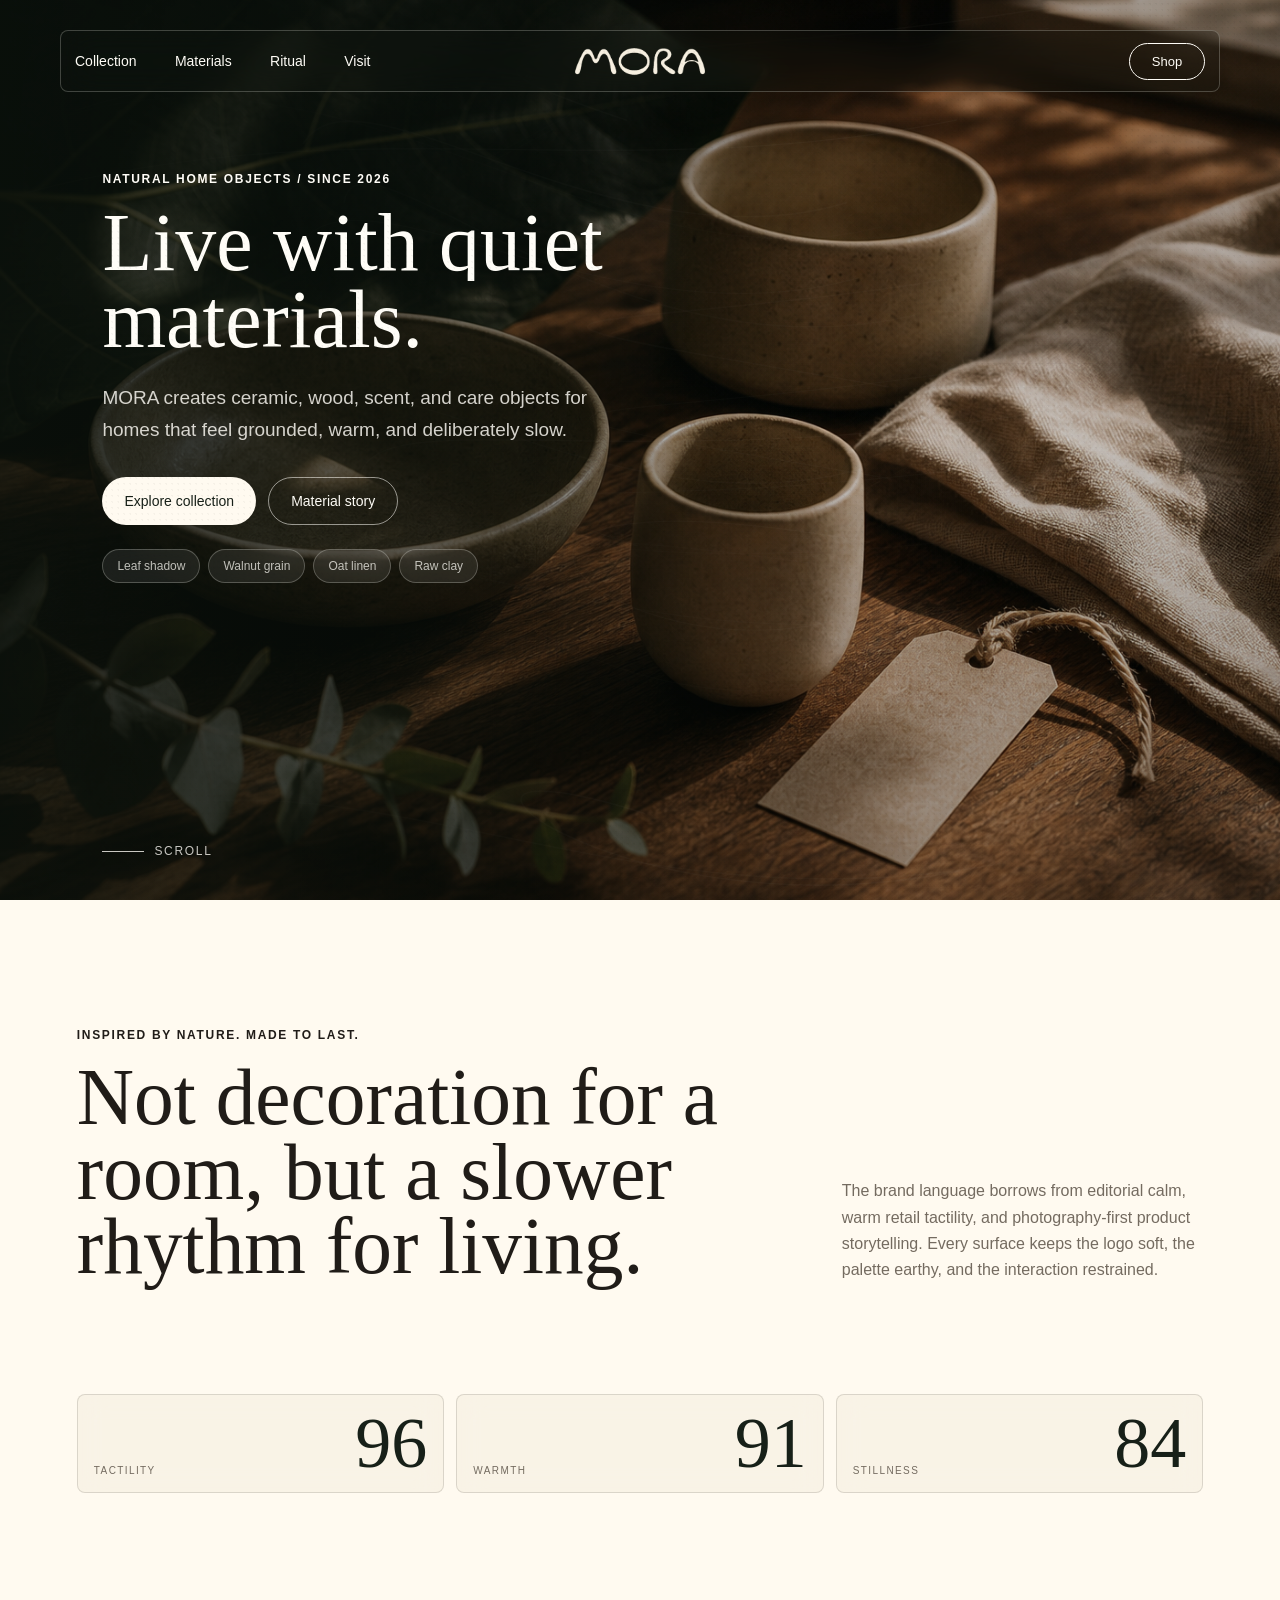
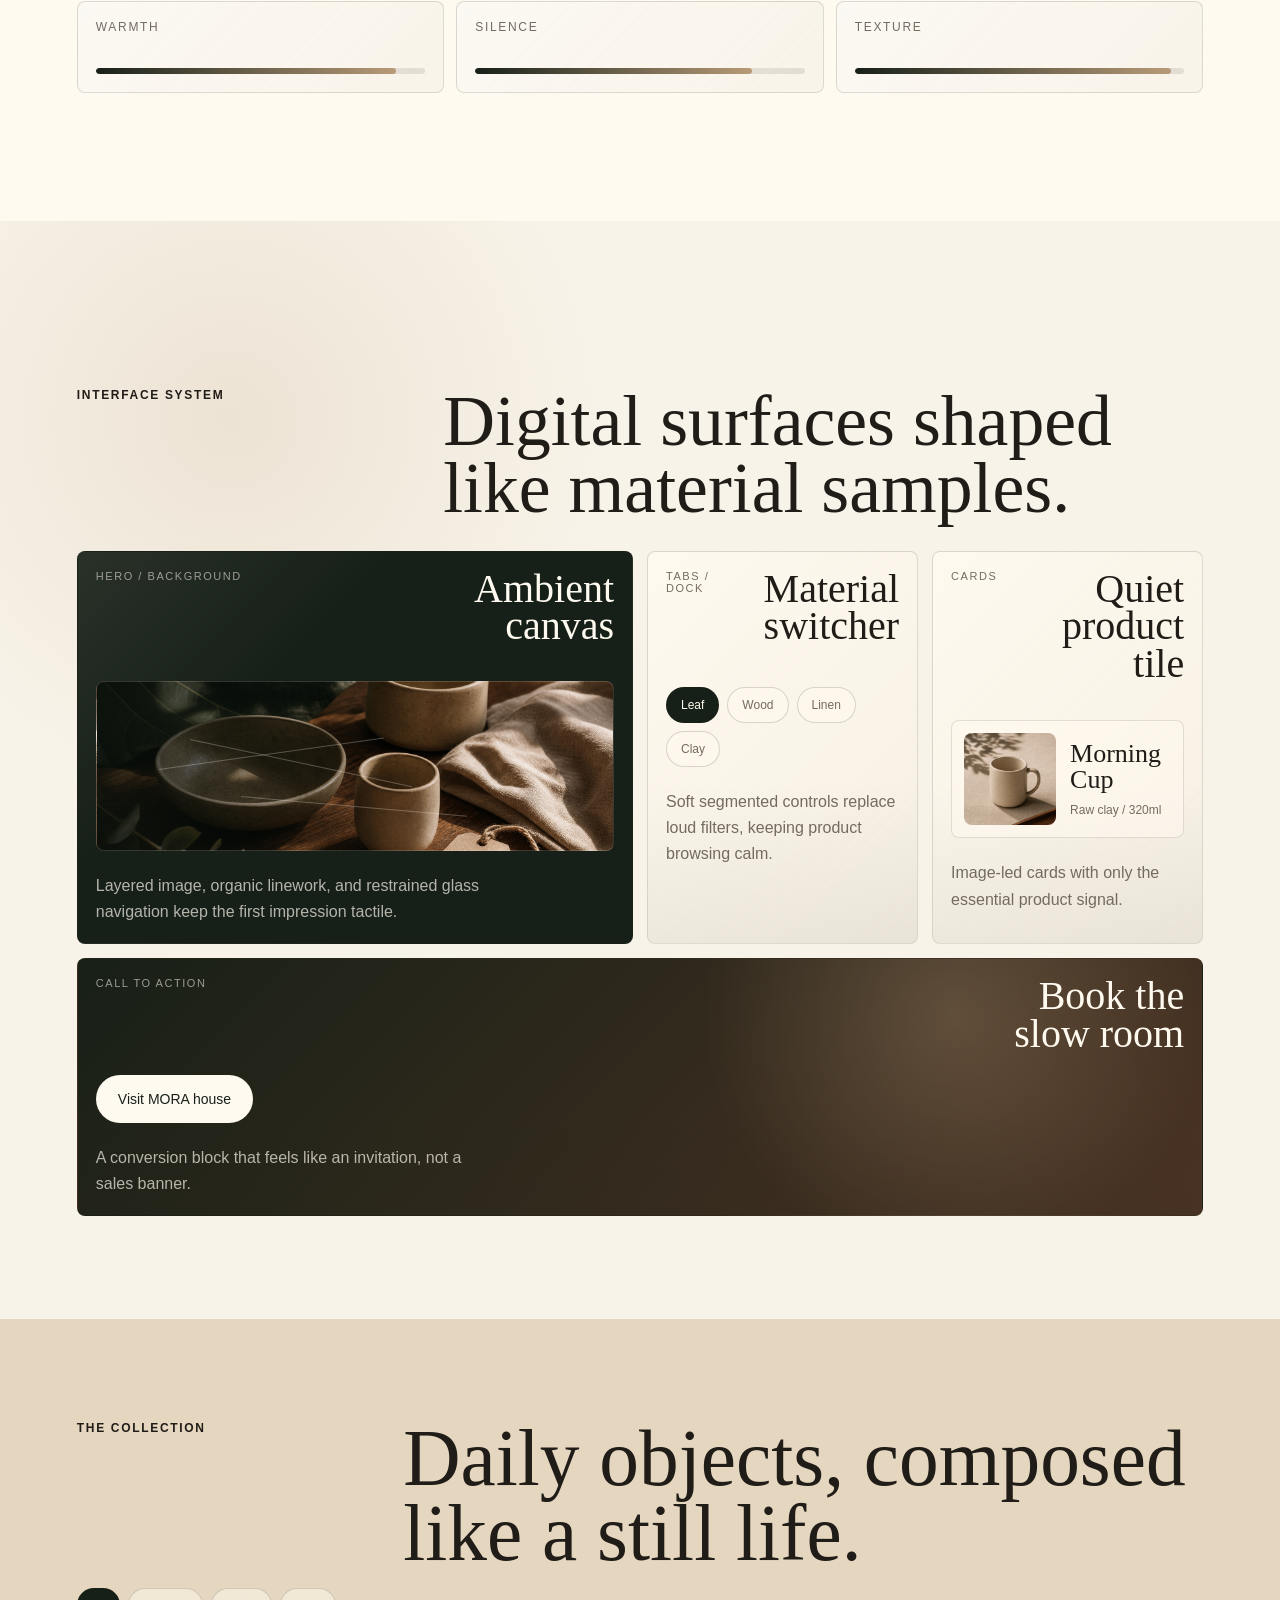
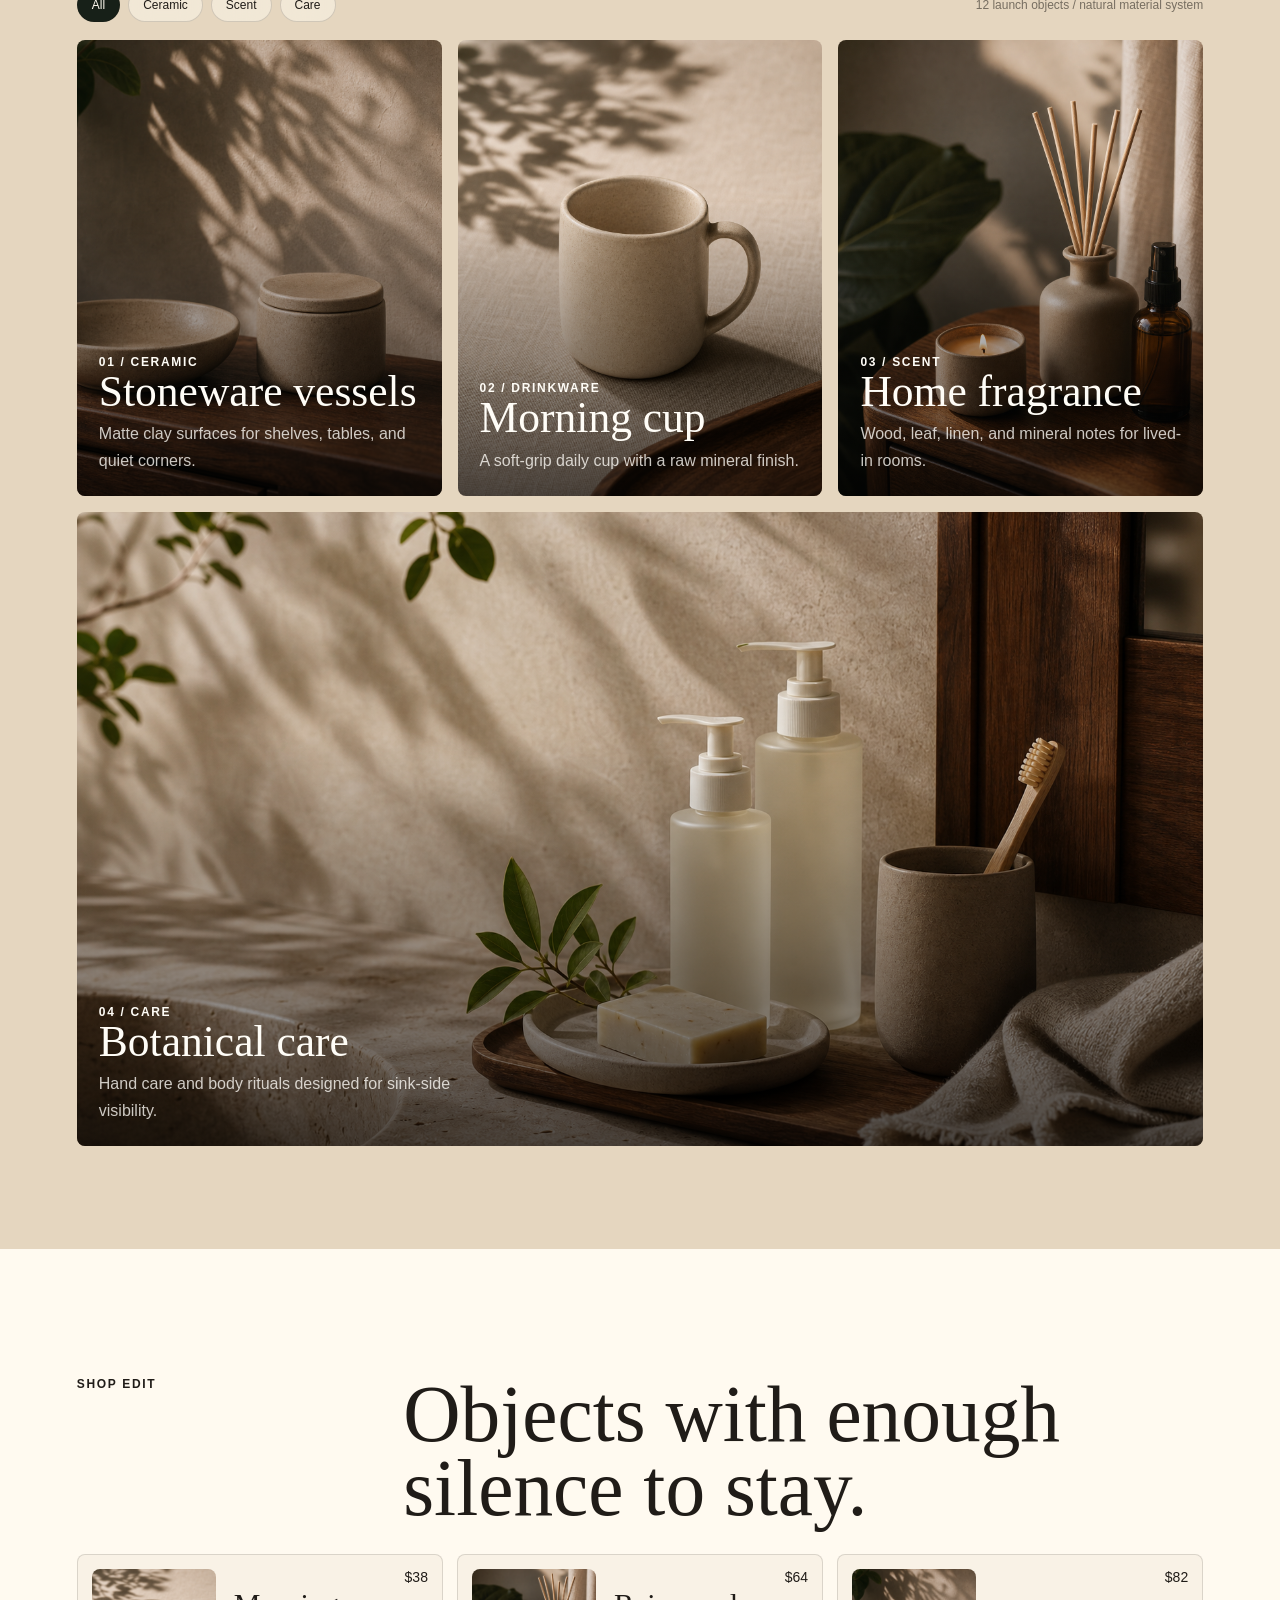
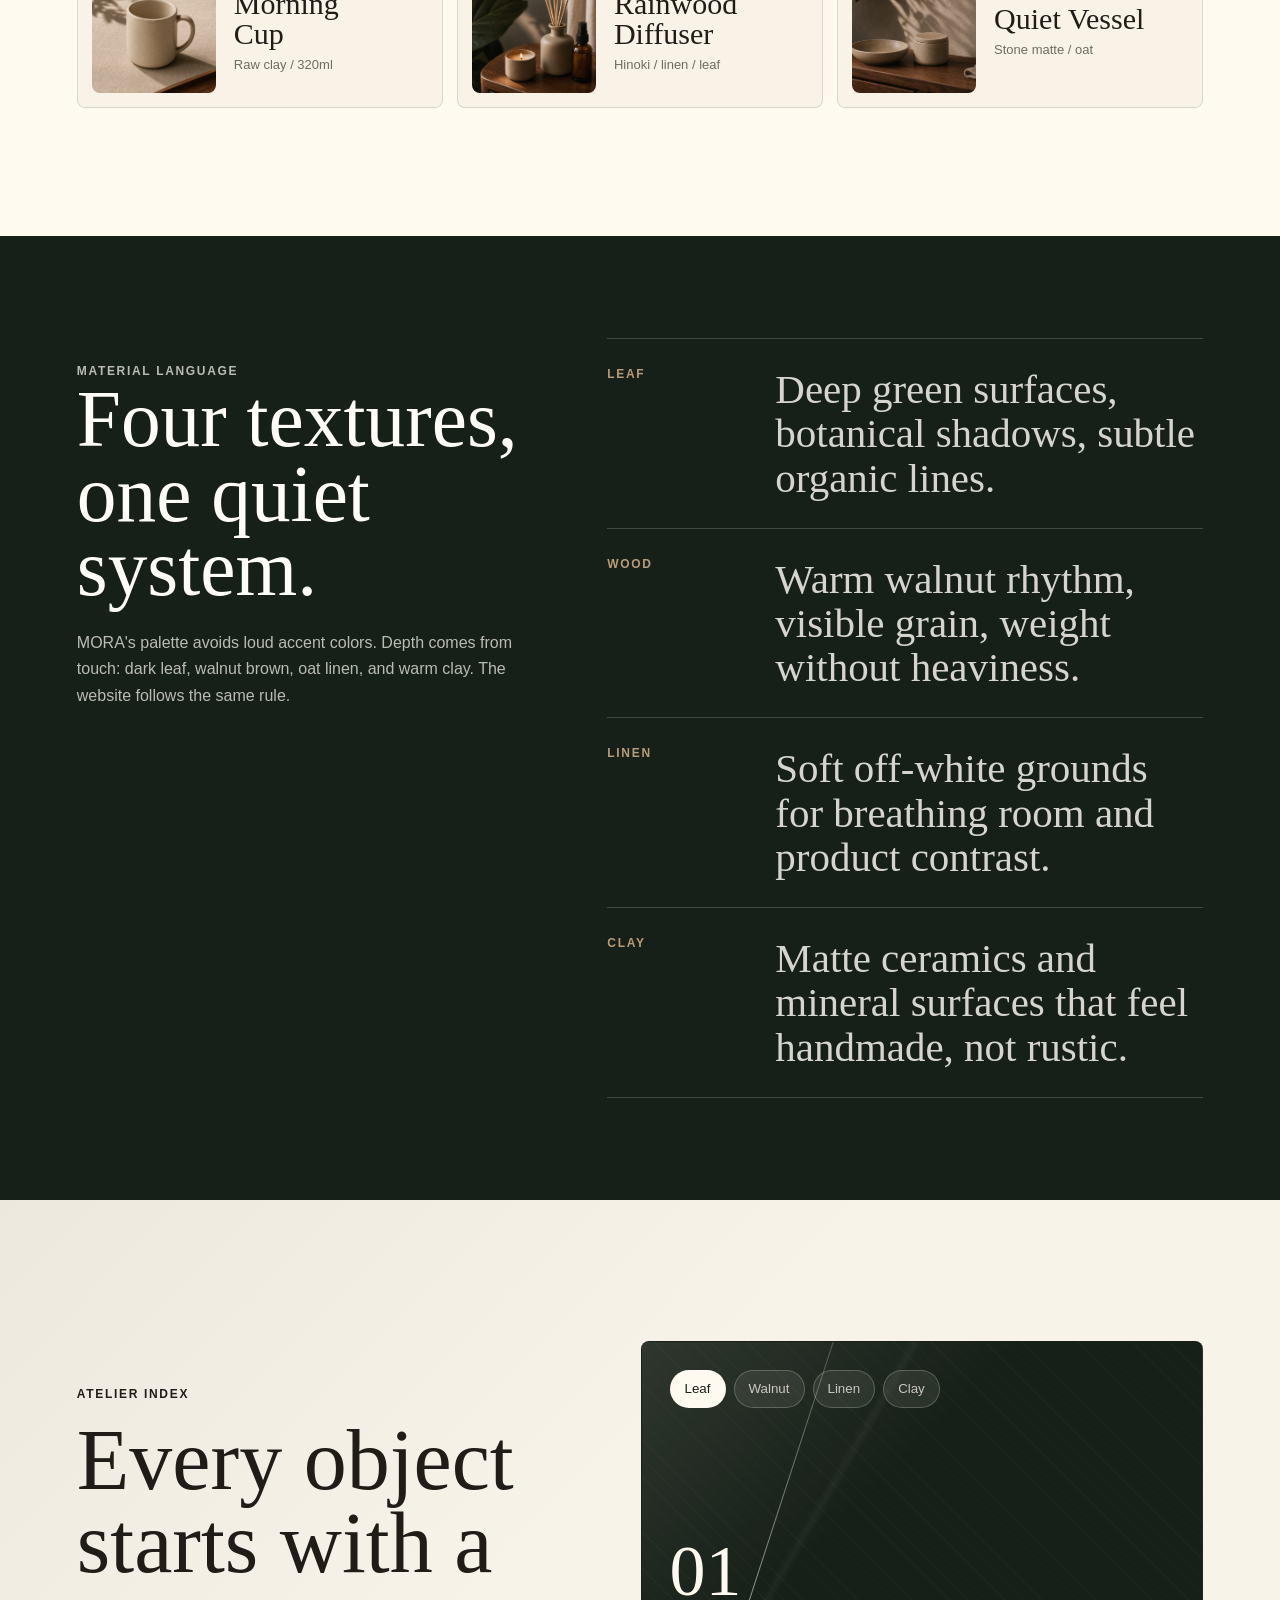
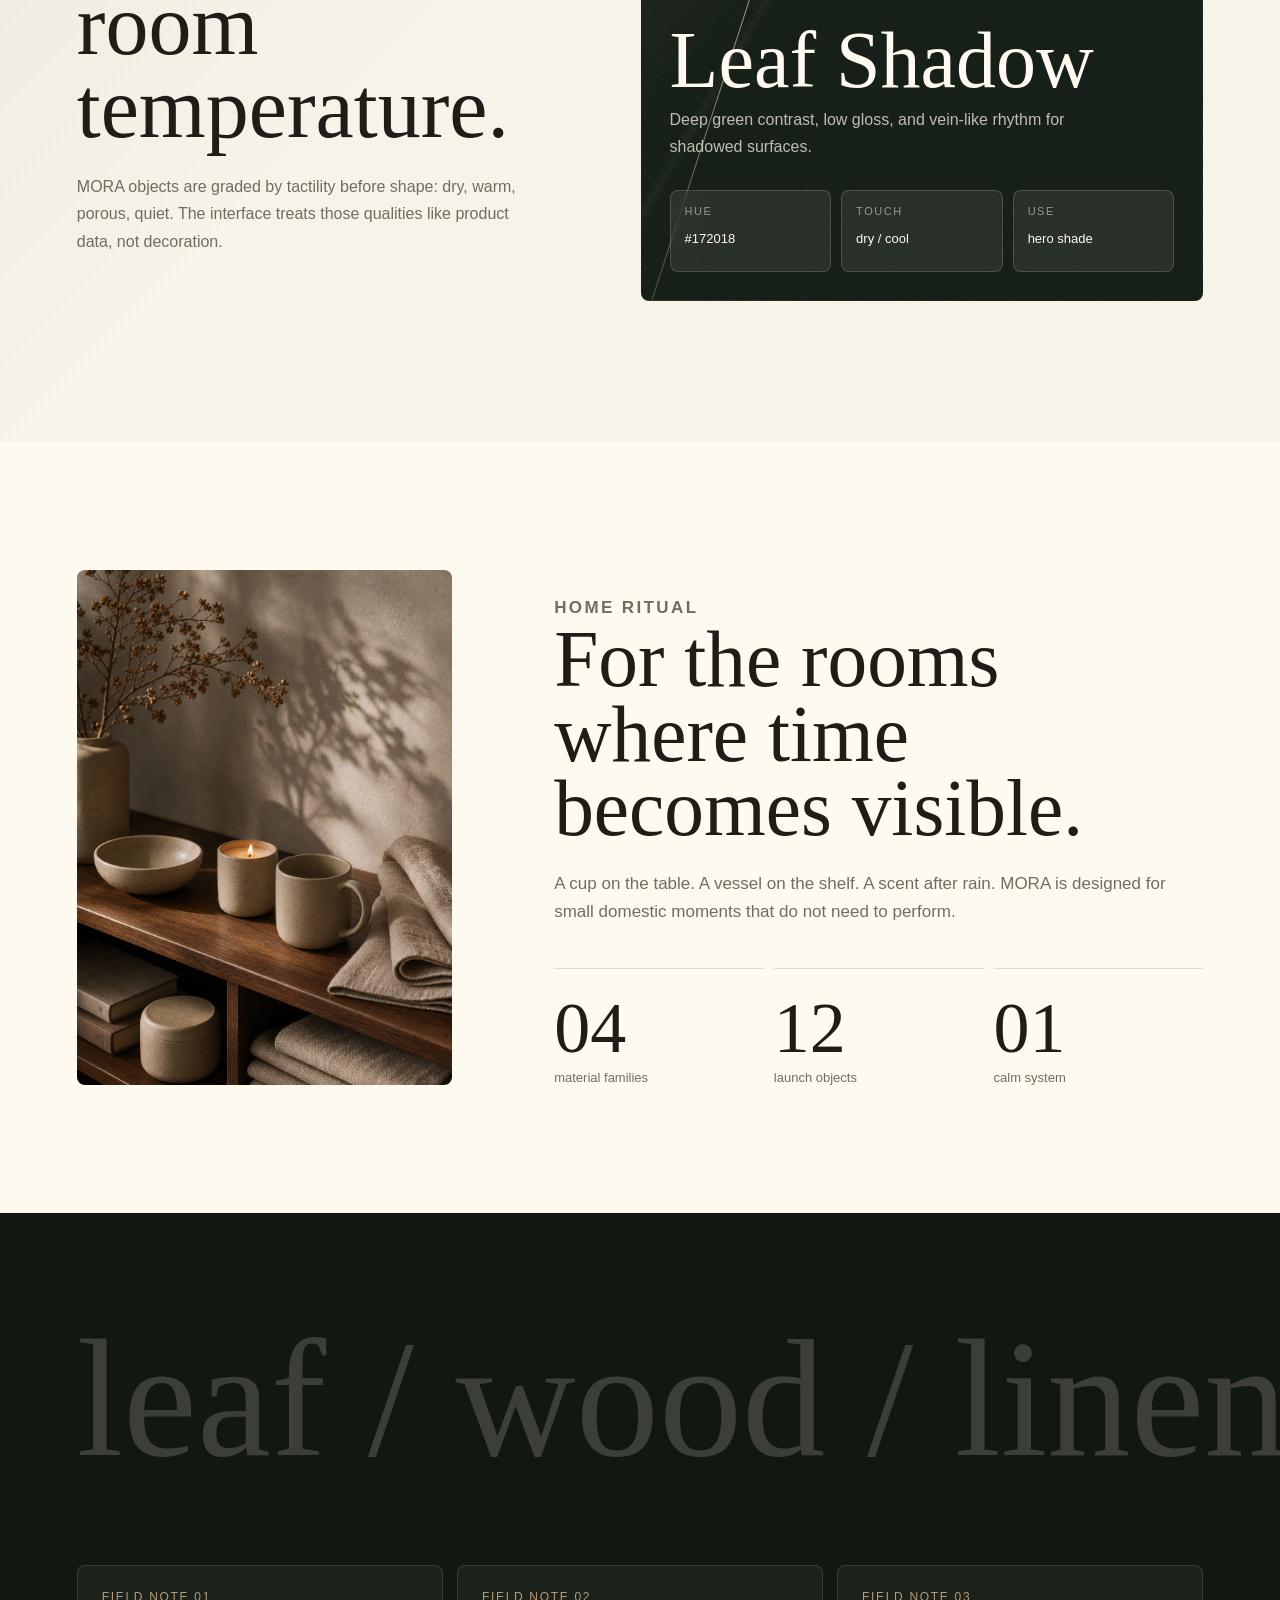
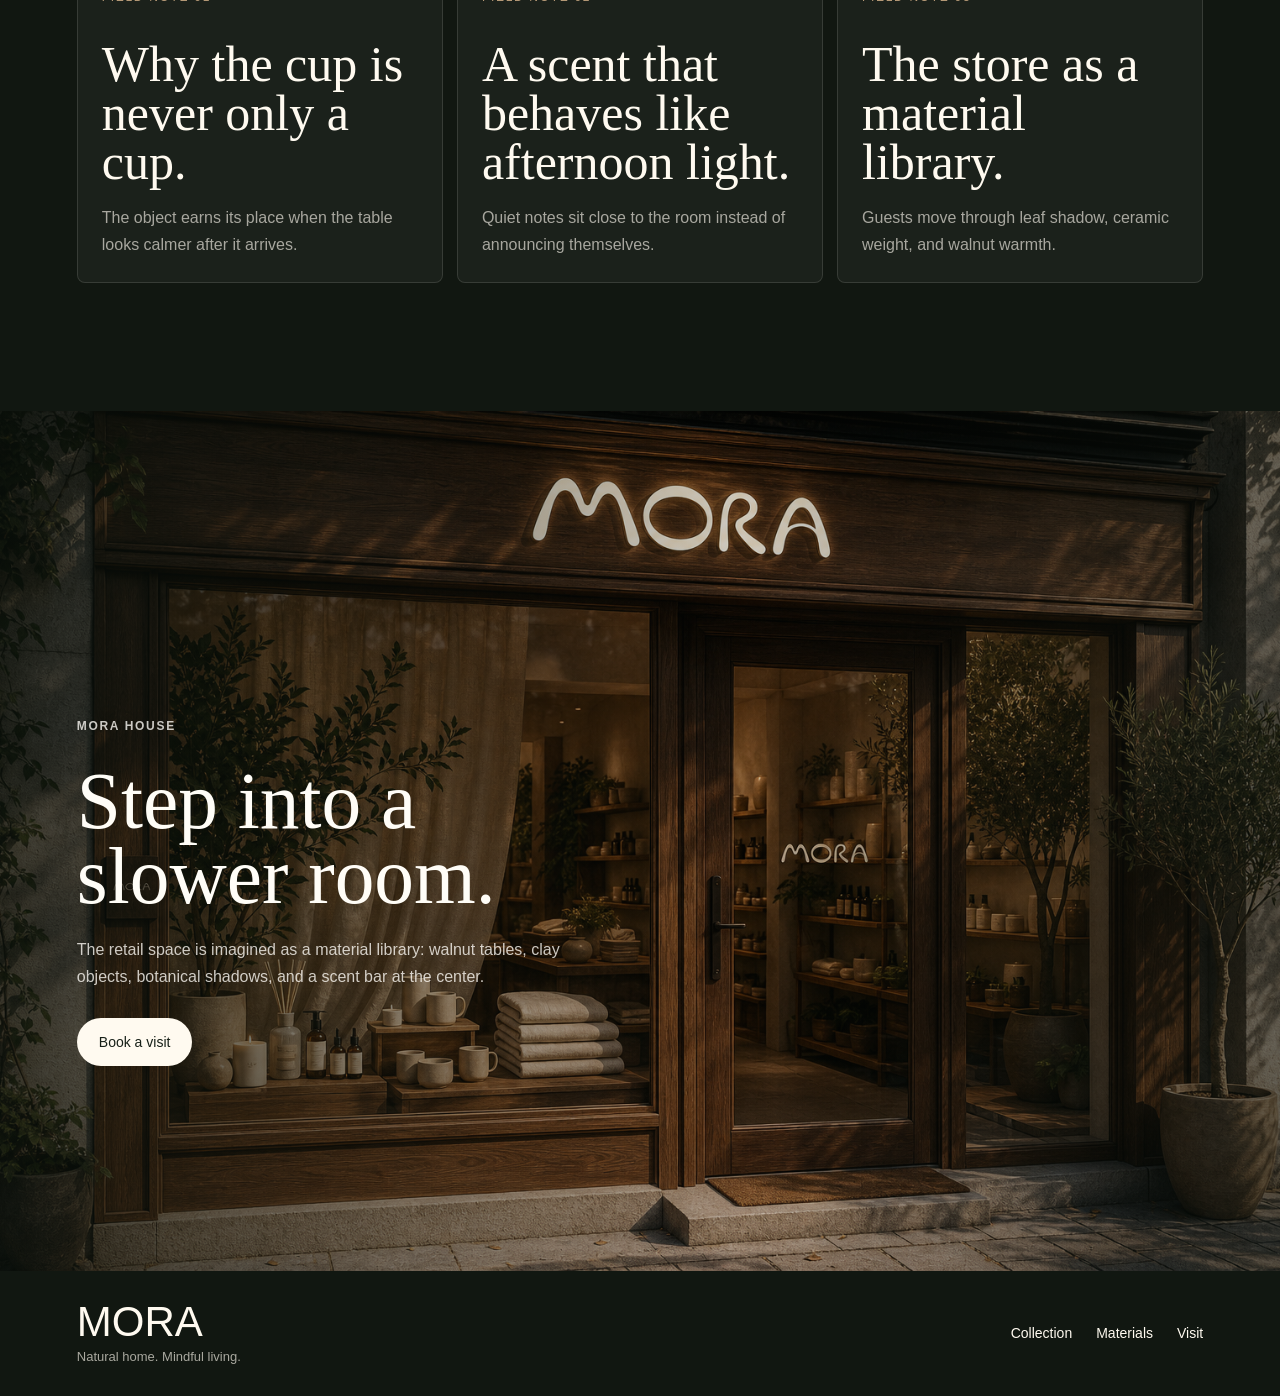
==== mora/index.html @ e4fe2ad7 "Deploy portfolio preview" ====
<!doctype html>
<html lang="zh-CN">
<head>
  <meta charset="UTF-8" />
  <meta name="viewport" content="width=device-width, initial-scale=1.0" />
  <title>MORA | Natural Home, Mindful Living</title>
  <meta name="description" content="MORA natural homeware brand website concept." />
  <link rel="icon" href="data:," />


<link rel="stylesheet" href="./styles.css?v=20260701-video-opening" />
</head>
<body>
  <div class="opening-screen" data-opening aria-hidden="true">
    <video
      class="opening-video"
      data-opening-video
      src="./assets/opening-video-node-4.mp4"
      muted
      autoplay
      playsinline
      preload="auto"
    ></video>
  </div>
  <div class="scroll-progress" data-progress aria-hidden="true"></div>
  <div class="grain" aria-hidden="true"></div>
  <header class="site-header" data-header>
    <nav class="main-nav" aria-label="Primary navigation">
      <a href="#collection">Collection</a>
      <a href="#materials">Materials</a>
      <a href="#ritual">Ritual</a>
      <a href="#visit">Visit</a>
    </nav>
    <a class="brand-mark brand-logo-link" href="#top" aria-label="MORA home">
      <img class="brand-logo-img" src="./assets/mora-logo-transparent.png" alt="MORA" />
    </a>
    <a class="header-action" href="#collection">Shop</a>
  </header>

  <main id="top">
    <section class="hero">
      <img class="hero-bg" src="./assets/hero-still-life-v2.png" alt="MORA ceramic tableware with leaf, wood, and linen textures" />
      <canvas class="vein-field" data-vein-field aria-hidden="true"></canvas>
      <div class="hero-shade" aria-hidden="true"></div>
      <div class="hero-content">
        <p class="eyebrow reveal">Natural home objects / since 2026</p>
        <h1 class="split-title reveal" data-split>Live with quiet materials.</h1>
        <p class="hero-copy reveal">
          MORA creates ceramic, wood, scent, and care objects for homes that feel grounded,
          warm, and deliberately slow.
        </p>
        <div class="hero-actions reveal">
          <a class="btn primary magnetic" href="#collection"><span>Explore collection</span></a>
          <a class="btn ghost magnetic" href="#materials"><span>Material story</span></a>
        </div>
        <div class="hero-dock reveal" aria-label="MORA material notes">
          <span>Leaf shadow</span>
          <span>Walnut grain</span>
          <span>Oat linen</span>
          <span>Raw clay</span>
        </div>
      </div>
      <div class="hero-panel reveal">
        <span>01</span>
        <p>Leaf vein, walnut grain, linen touch, stone clay. Four quiet materials define the MORA home.</p>
      </div>
      <a class="scroll-cue" href="#intro" aria-label="Scroll to intro">Scroll</a>
    </section>

    <section class="intro section-band" id="intro">
      <div class="intro-text reveal">
        <p class="section-kicker">Inspired by nature. Made to last.</p>
        <h2>Not decoration for a room, but a slower rhythm for living.</h2>
      </div>
      <div class="intro-note reveal">
        <p>
          The brand language borrows from editorial calm, warm retail tactility, and photography-first product storytelling.
          Every surface keeps the logo soft, the palette earthy, and the interaction restrained.
        </p>
      </div>
      <div class="signal-stack reveal" aria-label="MORA sensory index">
        <div><span>tactility</span><strong data-count="96">00</strong></div>
        <div><span>warmth</span><strong data-count="91">00</strong></div>
        <div><span>stillness</span><strong data-count="84">00</strong></div>
      </div>
      <div class="intro-meter reveal" aria-label="MORA brand qualities">
        <div><span>Warmth</span><i style="--value: 91%"></i></div>
        <div><span>Silence</span><i style="--value: 84%"></i></div>
        <div><span>Texture</span><i style="--value: 96%"></i></div>
      </div>
    </section>

    <section class="interface-lab">
      <div class="section-head reveal">
        <p class="section-kicker">Interface system</p>
        <h2>Digital surfaces shaped like material samples.</h2>
      </div>
      <div class="lab-grid">
        <article class="lab-card lab-card-large spotlight reveal">
          <div class="lab-card-top">
            <span>Hero / background</span>
            <strong>Ambient canvas</strong>
          </div>
          <div class="sample-hero" aria-hidden="true">
            <i></i>
            <i></i>
            <i></i>
          </div>
          <p>Layered image, organic linework, and restrained glass navigation keep the first impression tactile.</p>
        </article>
        <article class="lab-card reveal">
          <div class="lab-card-top">
            <span>Tabs / dock</span>
            <strong>Material switcher</strong>
          </div>
          <div class="mini-tabs" aria-hidden="true">
            <b>Leaf</b><b>Wood</b><b>Linen</b><b>Clay</b>
          </div>
          <p>Soft segmented controls replace loud filters, keeping product browsing calm.</p>
        </article>
        <article class="lab-card reveal">
          <div class="lab-card-top">
            <span>Cards</span>
            <strong>Quiet product tile</strong>
          </div>
          <div class="mini-product" aria-hidden="true">
            <img src="./assets/cup-v2.png" alt="" />
            <div><b>Morning Cup</b><span>Raw clay / 320ml</span></div>
          </div>
          <p>Image-led cards with only the essential product signal.</p>
        </article>
        <article class="lab-card lab-card-cta reveal">
          <div class="lab-card-top">
            <span>Call to action</span>
            <strong>Book the slow room</strong>
          </div>
          <a class="btn primary magnetic" href="#visit"><span>Visit MORA house</span></a>
          <p>A conversion block that feels like an invitation, not a sales banner.</p>
        </article>
      </div>
    </section>

    <section class="collection" id="collection">
      <div class="section-head reveal">
        <p class="section-kicker">The collection</p>
        <h2>Daily objects, composed like a still life.</h2>
      </div>
      <div class="collection-toolbar reveal">
        <button class="chip is-active" type="button">All</button>
        <button class="chip" type="button">Ceramic</button>
        <button class="chip" type="button">Scent</button>
        <button class="chip" type="button">Care</button>
        <span>12 launch objects / natural material system</span>
      </div>
      <div class="product-grid">
        <article class="product-card spotlight reveal" data-product="vessel" role="button" tabindex="0" aria-label="Open Stoneware vessels details">
          <img src="./assets/vessels-v2.png" alt="MORA ceramic homeware collection" />
          <div>
            <span>01 / Ceramic</span>
            <h3>Stoneware vessels</h3>
            <p>Matte clay surfaces for shelves, tables, and quiet corners.</p>
          </div>
        </article>
        <article class="product-card tall spotlight reveal" data-product="cup" role="button" tabindex="0" aria-label="Open Morning cup details">
          <img src="./assets/cup-v2.png" alt="MORA textured cup" />
          <div>
            <span>02 / Drinkware</span>
            <h3>Morning cup</h3>
            <p>A soft-grip daily cup with a raw mineral finish.</p>
          </div>
        </article>
        <article class="product-card spotlight reveal" data-product="diffuser" role="button" tabindex="0" aria-label="Open Home fragrance details">
          <img src="./assets/fragrance-v2.png" alt="MORA home fragrance" />
          <div>
            <span>03 / Scent</span>
            <h3>Home fragrance</h3>
            <p>Wood, leaf, linen, and mineral notes for lived-in rooms.</p>
          </div>
        </article>
        <article class="product-card wide spotlight reveal" data-product="care" role="button" tabindex="0" aria-label="Open Botanical care details">
          <img src="./assets/skincare-v2.png" alt="MORA botanical skincare objects" />
          <div>
            <span>04 / Care</span>
            <h3>Botanical care</h3>
            <p>Hand care and body rituals designed for sink-side visibility.</p>
          </div>
        </article>
      </div>
    </section>

    <section class="shop-edit">
      <div class="section-head reveal">
        <p class="section-kicker">Shop edit</p>
        <h2>Objects with enough silence to stay.</h2>
      </div>
      <div class="shop-row">
        <article class="shop-item reveal" data-product="cup" role="button" tabindex="0" aria-label="Open Morning Cup purchase panel">
          <img src="./assets/cup-v2.png" alt="MORA morning cup product" />
          <div>
            <p>Morning Cup</p>
            <span>Raw clay / 320ml</span>
          </div>
          <strong>$38</strong>
        </article>
        <article class="shop-item reveal" data-product="diffuser" role="button" tabindex="0" aria-label="Open Rainwood Diffuser purchase panel">
          <img src="./assets/fragrance-v2.png" alt="MORA home fragrance product" />
          <div>
            <p>Rainwood Diffuser</p>
            <span>Hinoki / linen / leaf</span>
          </div>
          <strong>$64</strong>
        </article>
        <article class="shop-item reveal" data-product="vessel" role="button" tabindex="0" aria-label="Open Quiet Vessel purchase panel">
          <img src="./assets/vessels-v2.png" alt="MORA ceramic vessel product" />
          <div>
            <p>Quiet Vessel</p>
            <span>Stone matte / oat</span>
          </div>
          <strong>$82</strong>
        </article>
      </div>
    </section>

    <section class="materials" id="materials">
      <div class="material-sticky reveal">
        <p class="section-kicker">Material language</p>
        <h2>Four textures, one quiet system.</h2>
        <p>
          MORA's palette avoids loud accent colors. Depth comes from touch: dark leaf, walnut brown,
          oat linen, and warm clay. The website follows the same rule.
        </p>
      </div>
      <div class="material-list">
        <div class="material-row reveal">
          <span>Leaf</span>
          <p>Deep green surfaces, botanical shadows, subtle organic lines.</p>
        </div>
        <div class="material-row reveal">
          <span>Wood</span>
          <p>Warm walnut rhythm, visible grain, weight without heaviness.</p>
        </div>
        <div class="material-row reveal">
          <span>Linen</span>
          <p>Soft off-white grounds for breathing room and product contrast.</p>
        </div>
        <div class="material-row reveal">
          <span>Clay</span>
          <p>Matte ceramics and mineral surfaces that feel handmade, not rustic.</p>
        </div>
      </div>
    </section>

    <section class="atelier">
      <div class="atelier-copy reveal">
        <p class="section-kicker">Atelier index</p>
        <h2>Every object starts with a room temperature.</h2>
        <p>
          MORA objects are graded by tactility before shape: dry, warm, porous, quiet.
          The interface treats those qualities like product data, not decoration.
        </p>
      </div>
      <div class="texture-console reveal" data-console>
        <div class="console-tabs" role="tablist" aria-label="Material selector">
          <button class="console-tab is-active" type="button" data-material="leaf">Leaf</button>
          <button class="console-tab" type="button" data-material="walnut">Walnut</button>
          <button class="console-tab" type="button" data-material="linen">Linen</button>
          <button class="console-tab" type="button" data-material="clay">Clay</button>
        </div>
        <div class="console-display" data-material-display>
          <span>01</span>
          <h3>Leaf Shadow</h3>
          <p>Deep green contrast, low gloss, and vein-like rhythm for shadowed surfaces.</p>
        </div>
        <div class="console-spec">
          <div><span>Hue</span><strong data-spec-hue>#172018</strong></div>
          <div><span>Touch</span><strong data-spec-touch>dry / cool</strong></div>
          <div><span>Use</span><strong data-spec-use>hero shade</strong></div>
        </div>
      </div>
    </section>

    <section class="ritual" id="ritual">
      <div class="ritual-image reveal">
        <img src="./assets/poster-v2.png" alt="MORA editorial brand poster" />
      </div>
      <div class="ritual-copy reveal">
        <p class="section-kicker">Home ritual</p>
        <h2>For the rooms where time becomes visible.</h2>
        <p>
          A cup on the table. A vessel on the shelf. A scent after rain. MORA is designed for
          small domestic moments that do not need to perform.
        </p>
        <div class="stats">
          <div><strong>04</strong><span>material families</span></div>
          <div><strong>12</strong><span>launch objects</span></div>
          <div><strong>01</strong><span>calm system</span></div>
        </div>
      </div>
    </section>

    <section class="journal">
      <div class="journal-track" aria-label="MORA brand phrase">
        <span>leaf / wood / linen / clay / stillness / warmth / ritual / home / </span>
        <span>leaf / wood / linen / clay / stillness / warmth / ritual / home / </span>
      </div>
      <div class="journal-grid">
        <article class="journal-story reveal">
          <span>Field note 01</span>
          <h3>Why the cup is never only a cup.</h3>
          <p>The object earns its place when the table looks calmer after it arrives.</p>
        </article>
        <article class="journal-story reveal">
          <span>Field note 02</span>
          <h3>A scent that behaves like afternoon light.</h3>
          <p>Quiet notes sit close to the room instead of announcing themselves.</p>
        </article>
        <article class="journal-story reveal">
          <span>Field note 03</span>
          <h3>The store as a material library.</h3>
          <p>Guests move through leaf shadow, ceramic weight, and walnut warmth.</p>
        </article>
      </div>
    </section>

    <section class="visit" id="visit">
      <img src="./assets/store.png" alt="MORA warm retail store interior" />
      <div class="visit-card reveal">
        <p class="section-kicker">MORA house</p>
        <h2>Step into a slower room.</h2>
        <p>
          The retail space is imagined as a material library: walnut tables, clay objects,
          botanical shadows, and a scent bar at the center.
        </p>
        <a class="btn primary magnetic" href="#top"><span>Book a visit</span></a>
      </div>
    </section>
  </main>

  <div class="product-modal" data-product-modal aria-hidden="true">
    <button class="modal-backdrop" type="button" data-modal-close aria-label="Close product details"></button>
    <section class="modal-sheet" role="dialog" aria-modal="true" aria-labelledby="modal-title">
      <button class="modal-close" type="button" data-modal-close aria-label="Close product details">&times;</button>
      <div class="modal-gallery">
        <img class="modal-image" data-modal-image src="./assets/cup-v2.png" alt="" />
        <div class="modal-thumbs" aria-label="Product images">
          <button class="is-active" type="button" data-modal-thumb="0"></button>
          <button type="button" data-modal-thumb="1"></button>
          <button type="button" data-modal-thumb="2"></button>
        </div>
      </div>
      <div class="modal-info">
        <p class="section-kicker" data-modal-kicker>Drinkware</p>
        <h2 id="modal-title" data-modal-title>Morning Cup</h2>
        <p class="modal-copy" data-modal-copy></p>
        <div class="modal-price-row">
          <strong data-modal-price>$38</strong>
          <span data-modal-stock>Made in small batches</span>
        </div>
        <div class="modal-options">
          <div>
            <span>Finish</span>
            <div class="option-row" data-finish-options></div>
          </div>
          <div>
            <span>Quantity</span>
            <div class="quantity-stepper">
              <button type="button" data-qty-minus aria-label="Decrease quantity">-</button>
              <strong data-qty>1</strong>
              <button type="button" data-qty-plus aria-label="Increase quantity">+</button>
            </div>
          </div>
        </div>
        <div class="modal-specs">
          <div><span>Material</span><strong data-modal-material></strong></div>
          <div><span>Touch</span><strong data-modal-touch></strong></div>
          <div><span>Use</span><strong data-modal-use></strong></div>
        </div>
        <button class="modal-buy" type="button" data-modal-buy>Add to bag</button>
      </div>
    </section>
  </div>

  <footer class="footer">
    <div>
      <a class="brand-mark" href="#top">MORA</a>
      <p>Natural home. Mindful living.</p>
    </div>
    <nav aria-label="Footer navigation">
      <a href="#collection">Collection</a>
      <a href="#materials">Materials</a>
      <a href="#visit">Visit</a>
    </nav>
  </footer>

  <script src="./script.js?v=20260701-video-opening"></script>
</body>
</html>
---- mora/styles.css ----
:root {
  --leaf: #172018;
  --leaf-soft: #253128;
  --moss: #61705a;
  --walnut: #6b4226;
  --clay: #b89b78;
  --oat: #eee5d6;
  --linen: #f8f3e9;
  --paper: #fffaf0;
  --ink: #201c18;
  --muted: #746b60;
  --line: rgba(32, 28, 24, 0.14);
  --white: #fffdf7;
  --radius: 8px;
  --serif: "Cormorant Garamond", Georgia, serif;
  --sans: "Inter", -apple-system, BlinkMacSystemFont, "Segoe UI", sans-serif;
}

* {
  box-sizing: border-box;
}

html {
  scroll-behavior: smooth;
}

section[id] {
  scroll-margin-top: 128px;
}

body {
  margin: 0;
  color: var(--ink);
  background: var(--linen);
  font-family: var(--sans);
  letter-spacing: 0;
}

body.is-loading {
  overflow: hidden;
}

body.modal-open {
  overflow: hidden;
}

img {
  display: block;
  max-width: 100%;
}

a {
  color: inherit;
  text-decoration: none;
}

.opening-screen {
  position: fixed;
  inset: 0;
  z-index: 200;
  overflow: hidden;
  color: var(--paper);
  background: #0b110d;
  transition:
    opacity 2400ms cubic-bezier(.16, 1, .3, 1),
    visibility 0s linear 2400ms;
}

.opening-screen::before {
  content: none;
}

.opening-screen.is-hidden {
  visibility: hidden;
  opacity: 0;
}

.opening-video {
  position: absolute;
  inset: 0;
  width: 100%;
  height: 100%;
  object-fit: cover;
  opacity: 0;
  transition: opacity 900ms ease;
}

.opening-screen.is-ready .opening-video {
  opacity: 1;
}

.scroll-progress {
  position: fixed;
  top: 0;
  left: 0;
  z-index: 50;
  width: 100%;
  height: 2px;
  background: linear-gradient(90deg, var(--clay), var(--paper));
  transform: scaleX(0);
  transform-origin: left;
}

.grain {
  position: fixed;
  inset: 0;
  z-index: 100;
  pointer-events: none;
  opacity: 0.18;
  mix-blend-mode: multiply;
  background-image:
    radial-gradient(circle at 20% 30%, rgba(255,255,255,0.26) 0 1px, transparent 1px),
    radial-gradient(circle at 70% 60%, rgba(0,0,0,0.18) 0 1px, transparent 1px);
  background-size: 4px 4px, 6px 6px;
}

.site-header {
  position: fixed;
  top: clamp(16px, 2.4vw, 30px);
  left: 50%;
  z-index: 20;
  display: grid;
  grid-template-columns: 1fr auto 1fr;
  align-items: center;
  width: min(1160px, calc(100% - 48px));
  padding: 10px 14px;
  border: 1px solid rgba(255, 253, 247, 0.22);
  border-radius: var(--radius);
  color: var(--white);
  background: rgba(23, 32, 24, 0.18);
  backdrop-filter: blur(18px);
  transform: translateX(-50%);
  transition: background 220ms ease, color 220ms ease, border-color 220ms ease;
}

.site-header.is-scrolled {
  color: var(--ink);
  background: rgba(255, 250, 240, 0.88);
  border-color: rgba(32, 28, 24, 0.1);
}

.brand-mark {
  font-family: var(--sans);
  font-size: clamp(24px, 4vw, 42px);
  font-weight: 500;
  line-height: 0.9;
  letter-spacing: 0;
}

.brand-logo-link {
  grid-column: 2;
  justify-self: center;
  display: inline-flex;
  align-items: center;
  width: clamp(104px, 11vw, 146px);
  min-height: 40px;
}

.brand-logo-img {
  display: block;
  width: 100%;
  height: auto;
  filter: none;
  transition: filter 220ms ease, opacity 220ms ease;
}

.site-header.is-scrolled .brand-logo-img {
  filter: brightness(0) saturate(100%);
  opacity: 0.9;
}

.main-nav {
  grid-column: 1;
  justify-self: start;
  display: flex;
  gap: clamp(18px, 3vw, 40px);
  font-size: 14px;
}

.main-nav a,
.header-action,
.footer nav a {
  position: relative;
}

.main-nav a::after,
.footer nav a::after {
  position: absolute;
  right: 0;
  bottom: -6px;
  left: 0;
  height: 1px;
  background: currentColor;
  content: "";
  transform: scaleX(0);
  transform-origin: left;
  transition: transform 220ms ease;
}

.main-nav a:hover::after,
.footer nav a:hover::after {
  transform: scaleX(1);
}

.header-action {
  grid-column: 3;
  justify-self: end;
  min-width: 76px;
  padding: 10px 16px;
  border: 1px solid currentColor;
  border-radius: 999px;
  font-size: 13px;
  text-align: center;
}

.hero {
  position: relative;
  min-height: max(860px, 100svh);
  overflow: hidden;
  color: var(--white);
  background: var(--leaf);
}

.hero-bg {
  position: absolute;
  inset: 0;
  width: 100%;
  height: 100%;
  object-fit: cover;
  object-position: 58% 50%;
  transform: scale(1.04);
  animation: heroDrift 16s ease-in-out infinite alternate;
}

.vein-field {
  position: absolute;
  inset: 0;
  z-index: 1;
  width: 100%;
  height: 100%;
  opacity: 0.38;
  mix-blend-mode: screen;
  pointer-events: none;
}

.hero-shade {
  position: absolute;
  inset: 0;
  z-index: 1;
  background:
    radial-gradient(circle at 70% 44%, rgba(10, 16, 11, 0.03), transparent 28%),
    linear-gradient(90deg, rgba(10, 16, 11, 0.88), rgba(10, 16, 11, 0.58) 34%, rgba(10, 16, 11, 0.16) 66%, rgba(10, 16, 11, 0.22)),
    linear-gradient(180deg, rgba(0, 0, 0, 0.16), transparent 48%, rgba(0, 0, 0, 0.24));
}

.hero-content {
  position: relative;
  z-index: 3;
  display: flex;
  flex-direction: column;
  justify-content: flex-start;
  width: min(610px, calc(100% - 40px));
  min-height: max(860px, 100svh);
  margin-left: max(24px, 8vw);
  padding: clamp(172px, 18vh, 220px) 0 112px;
}

.eyebrow,
.section-kicker,
.product-card span,
.material-row span {
  margin: 0 0 18px;
  font-size: 12px;
  font-weight: 600;
  text-transform: uppercase;
  letter-spacing: 0.14em;
}

.split-title,
h2 {
  margin: 0;
  font-family: var(--serif);
  font-weight: 500;
  line-height: 0.94;
  letter-spacing: 0;
}

.split-title {
  max-width: 610px;
  font-size: clamp(58px, 6.4vw, 98px);
}

.split-title .word {
  display: inline-block;
  overflow: hidden;
  vertical-align: bottom;
}

.split-title .word > span {
  display: inline-block;
  transform: translateY(110%);
  animation: wordUp 850ms cubic-bezier(.22, 1, .36, 1) forwards;
  animation-delay: calc(var(--i) * 90ms + 180ms);
}

.hero-copy {
  max-width: 500px;
  margin: 24px 0 0;
  color: rgba(255, 253, 247, 0.82);
  font-size: clamp(16px, 2vw, 19px);
  line-height: 1.7;
}

.hero-actions {
  display: flex;
  flex-wrap: wrap;
  gap: 12px;
  margin-top: 30px;
}

.hero-dock {
  display: flex;
  flex-wrap: wrap;
  gap: 8px;
  width: min(560px, 100%);
  margin-top: 24px;
}

.hero-dock span,
.chip {
  display: inline-flex;
  align-items: center;
  justify-content: center;
  min-height: 34px;
  padding: 0 14px;
  border: 1px solid rgba(255, 253, 247, 0.24);
  border-radius: 999px;
  color: rgba(255, 253, 247, 0.72);
  background: rgba(255, 253, 247, 0.08);
  backdrop-filter: blur(12px);
  font-size: 12px;
}

.btn {
  display: inline-flex;
  align-items: center;
  justify-content: center;
  min-height: 48px;
  padding: 0 22px;
  border-radius: 999px;
  font-size: 14px;
  transition: transform 180ms ease, background 180ms ease, color 180ms ease, border-color 180ms ease;
}

.btn.primary {
  color: var(--leaf);
  background: var(--paper);
}

.btn.ghost {
  color: var(--white);
  border: 1px solid rgba(255, 253, 247, 0.54);
}

.btn:hover {
  transform: translateY(-2px);
}

.hero-panel {
  display: none;
  position: absolute;
  right: max(30px, 7vw);
  bottom: clamp(72px, 10vh, 120px);
  z-index: 3;
  width: min(300px, calc(100% - 48px));
  padding: 16px;
  border: 1px solid rgba(255, 253, 247, 0.2);
  border-radius: var(--radius);
  background: rgba(255, 253, 247, 0.1);
  backdrop-filter: blur(18px);
}

.signal-stack {
  display: grid;
  grid-template-columns: repeat(3, minmax(0, 1fr));
  gap: 12px;
  grid-column: 1 / -1;
  margin-top: 8px;
}

.signal-stack div {
  display: grid;
  grid-template-columns: 1fr auto;
  align-items: end;
  min-height: 92px;
  padding: 16px;
  border: 1px solid var(--line);
  border-radius: var(--radius);
  background: rgba(238, 229, 214, 0.36);
  backdrop-filter: blur(14px);
  overflow: hidden;
  position: relative;
}

.signal-stack div::before {
  position: absolute;
  inset: 0;
  background: linear-gradient(110deg, transparent, rgba(255, 250, 240, 0.28), transparent);
  content: "";
  transform: translateX(-110%);
  animation: scanPass 5.4s ease-in-out infinite;
}

.signal-stack span {
  color: var(--muted);
  font-size: 10px;
  text-transform: uppercase;
  letter-spacing: 0.14em;
}

.signal-stack strong {
  font-family: var(--serif);
  color: var(--leaf);
  font-size: clamp(42px, 6vw, 72px);
  font-weight: 500;
  line-height: 0.9;
}

.hero-panel span {
  display: block;
  margin-bottom: 22px;
  font-family: var(--serif);
  font-size: 44px;
}

.hero-panel p,
.intro-note p,
.material-sticky p,
.ritual-copy p,
.visit-card p,
.product-card p {
  margin: 0;
  color: inherit;
  line-height: 1.65;
}

.scroll-cue {
  position: absolute;
  bottom: 42px;
  left: max(24px, 8vw);
  z-index: 2;
  display: inline-flex;
  gap: 10px;
  align-items: center;
  color: rgba(255, 253, 247, 0.78);
  font-size: 12px;
  text-transform: uppercase;
  letter-spacing: 0.14em;
}

.scroll-cue::before {
  width: 42px;
  height: 1px;
  background: currentColor;
  content: "";
}

.section-band,
.interface-lab,
.collection,
.shop-edit,
.materials,
.atelier,
.ritual,
.journal,
.visit,
.footer {
  padding-right: max(22px, 6vw);
  padding-left: max(22px, 6vw);
}

.intro {
  display: grid;
  grid-template-columns: minmax(0, 1.1fr) minmax(280px, 0.6fr);
  gap: clamp(32px, 8vw, 120px);
  padding-top: clamp(78px, 10vw, 140px);
  padding-bottom: clamp(72px, 10vw, 130px);
  background: var(--paper);
}

.intro h2,
.section-head h2,
.material-sticky h2,
.ritual-copy h2,
.visit-card h2 {
  font-size: clamp(42px, 6.2vw, 82px);
}

.intro-note {
  align-self: end;
  max-width: 480px;
  color: var(--muted);
}

.intro-meter {
  grid-column: 1 / -1;
  display: grid;
  grid-template-columns: repeat(3, minmax(0, 1fr));
  gap: 12px;
  margin-top: 6px;
}

.intro-meter div {
  padding: 18px;
  border: 1px solid var(--line);
  border-radius: var(--radius);
  background:
    linear-gradient(135deg, rgba(255, 255, 255, 0.54), rgba(255, 255, 255, 0.16)),
    rgba(238, 229, 214, 0.42);
}

.intro-meter span {
  display: block;
  margin-bottom: 34px;
  color: var(--muted);
  font-size: 12px;
  text-transform: uppercase;
  letter-spacing: 0.14em;
}

.intro-meter i {
  display: block;
  width: 100%;
  height: 6px;
  overflow: hidden;
  border-radius: 999px;
  background: rgba(32, 28, 24, 0.1);
}

.intro-meter i::after {
  display: block;
  width: var(--value);
  height: 100%;
  border-radius: inherit;
  background: linear-gradient(90deg, var(--leaf), var(--clay));
  content: "";
  transform: scaleX(0);
  transform-origin: left;
  transition: transform 900ms cubic-bezier(.22, 1, .36, 1) 180ms;
}

.intro-meter.is-visible i::after {
  transform: scaleX(1);
}

.interface-lab {
  padding-top: clamp(162px, 13vw, 204px);
  padding-bottom: clamp(72px, 8vw, 118px);
  background:
    radial-gradient(circle at 18% 18%, rgba(184, 155, 120, 0.18), transparent 28%),
    var(--linen);
}

.lab-grid {
  display: grid;
  grid-template-columns: repeat(4, minmax(0, 1fr));
  gap: 14px;
  align-items: stretch;
}

.lab-card {
  position: relative;
  min-height: 270px;
  overflow: hidden;
  grid-column: auto;
  padding: 18px;
  border: 1px solid var(--line);
  border-radius: var(--radius);
  background:
    linear-gradient(135deg, rgba(255, 250, 240, 0.72), rgba(238, 229, 214, 0.42)),
    rgba(255, 250, 240, 0.52);
  isolation: isolate;
}

.lab-card::after {
  position: absolute;
  inset: auto 0 0;
  height: 42%;
  opacity: 0.55;
  background: linear-gradient(180deg, transparent, rgba(23, 32, 24, 0.1));
  content: "";
  pointer-events: none;
}

.lab-card-large {
  grid-column: span 2;
  min-height: 360px;
  color: var(--paper);
  background:
    linear-gradient(135deg, rgba(255, 250, 240, 0.08), transparent 34%),
    var(--leaf);
}

.lab-card-cta {
  grid-column: 1 / -1;
  min-height: 220px;
  display: flex;
  flex-direction: column;
  justify-content: space-between;
  color: var(--paper);
  background:
    radial-gradient(circle at 78% 22%, rgba(184, 155, 120, 0.3), transparent 28%),
    linear-gradient(135deg, #182017, #4b3323);
}

.lab-card-top {
  position: relative;
  z-index: 2;
  display: flex;
  align-items: start;
  justify-content: space-between;
  gap: 18px;
}

.lab-card-top span {
  color: var(--muted);
  font-size: 11px;
  text-transform: uppercase;
  letter-spacing: 0.14em;
}

.lab-card-large .lab-card-top span,
.lab-card-cta .lab-card-top span {
  color: rgba(255, 250, 240, 0.56);
}

.lab-card-top strong {
  max-width: 230px;
  font-family: var(--serif);
  font-size: clamp(28px, 3.2vw, 40px);
  font-weight: 500;
  line-height: 0.94;
  text-align: right;
}

.lab-card p {
  position: relative;
  z-index: 2;
  max-width: 390px;
  margin: 22px 0 0;
  color: var(--muted);
  line-height: 1.65;
}

.lab-card-large p,
.lab-card-cta p {
  color: rgba(255, 250, 240, 0.68);
}

.sample-hero {
  position: relative;
  z-index: 2;
  height: 170px;
  margin-top: 36px;
  overflow: hidden;
  border: 1px solid rgba(255, 250, 240, 0.16);
  border-radius: var(--radius);
  background:
    linear-gradient(90deg, rgba(10, 16, 11, 0.82), transparent 58%),
    url("./assets/hero-still-life-v2.png") center / cover;
}

.sample-hero i {
  position: absolute;
  width: 44%;
  height: 1px;
  background: rgba(255, 250, 240, 0.26);
  transform-origin: left;
}

.sample-hero i:nth-child(1) {
  top: 34%;
  left: 18%;
  transform: rotate(12deg);
}

.sample-hero i:nth-child(2) {
  top: 52%;
  left: 12%;
  transform: rotate(-8deg);
}

.sample-hero i:nth-child(3) {
  top: 68%;
  left: 28%;
  transform: rotate(5deg);
}

.mini-tabs {
  position: relative;
  z-index: 2;
  display: flex;
  flex-wrap: wrap;
  gap: 8px;
  margin-top: 42px;
}

.mini-tabs b {
  min-height: 36px;
  padding: 10px 14px;
  border: 1px solid rgba(32, 28, 24, 0.16);
  border-radius: 999px;
  color: var(--muted);
  background: rgba(255, 250, 240, 0.52);
  font-size: 12px;
  font-weight: 500;
}

.mini-tabs b:first-child {
  color: var(--paper);
  background: var(--leaf);
}

.mini-product {
  position: relative;
  z-index: 2;
  display: grid;
  grid-template-columns: 92px 1fr;
  gap: 14px;
  align-items: center;
  margin-top: 38px;
  padding: 12px;
  border: 1px solid rgba(32, 28, 24, 0.12);
  border-radius: var(--radius);
  background: rgba(255, 250, 240, 0.52);
}

.mini-product img {
  width: 92px;
  height: 92px;
  border-radius: var(--radius);
  object-fit: cover;
}

.mini-product b {
  display: block;
  margin-bottom: 7px;
  font-family: var(--serif);
  font-size: 26px;
  font-weight: 500;
  line-height: 1;
}

.mini-product span {
  color: var(--muted);
  font-size: 12px;
}

.lab-card-cta .btn {
  position: relative;
  z-index: 2;
  align-self: flex-start;
  margin-top: 22px;
}

.interface-lab .section-head h2 {
  max-width: 760px;
  font-size: clamp(40px, 5.6vw, 76px);
}

.collection {
  padding-top: clamp(72px, 8vw, 112px);
  padding-bottom: clamp(72px, 8vw, 118px);
  background: #e5d6bf;
}

.section-head {
  display: flex;
  align-items: flex-start;
  justify-content: space-between;
  gap: 28px;
  margin-bottom: 28px;
}

.section-head h2 {
  max-width: 800px;
}

.collection-toolbar {
  display: flex;
  flex-wrap: wrap;
  gap: 8px;
  align-items: center;
  justify-content: space-between;
  margin: -10px 0 18px;
}

.chip {
  color: var(--ink);
  border-color: rgba(32, 28, 24, 0.16);
  background: rgba(255, 250, 240, 0.48);
  cursor: pointer;
}

.chip.is-active {
  color: var(--paper);
  background: var(--leaf);
}

.collection-toolbar span {
  margin-left: auto;
  color: rgba(32, 28, 24, 0.56);
  font-size: 12px;
}

.product-grid {
  display: grid;
  grid-template-columns: repeat(3, minmax(0, 1fr));
  gap: 16px;
}

.product-card {
  position: relative;
  min-height: 430px;
  overflow: hidden;
  grid-column: span 1;
  border-radius: var(--radius);
  color: var(--white);
  background: var(--leaf);
  isolation: isolate;
  transform-style: preserve-3d;
  transition: transform 260ms ease, box-shadow 260ms ease;
  cursor: pointer;
}

.product-card:focus-visible,
.shop-item:focus-visible {
  outline: 2px solid var(--leaf);
  outline-offset: 4px;
}

.product-card:hover {
  box-shadow: 0 28px 80px rgba(32, 28, 24, 0.22);
}

.spotlight::before {
  position: absolute;
  inset: 0;
  z-index: 2;
  opacity: 0;
  background: radial-gradient(520px circle at var(--mx, 50%) var(--my, 50%), rgba(255, 250, 240, 0.22), transparent 44%);
  content: "";
  pointer-events: none;
  transition: opacity 220ms ease;
}

.spotlight:hover::before {
  opacity: 1;
}

.product-card.wide {
  grid-column: span 3;
  min-height: 440px;
}

.product-card.tall {
  min-height: 430px;
}

.product-card img {
  width: 100%;
  height: 100%;
  object-fit: cover;
  transition: transform 700ms ease;
}

.product-card::after {
  position: absolute;
  inset: 0;
  background: linear-gradient(180deg, transparent 35%, rgba(0, 0, 0, 0.64));
  content: "";
}

.product-card div {
  position: absolute;
  right: 22px;
  bottom: 22px;
  left: 22px;
  z-index: 3;
  transform: translateZ(34px);
}

.product-card h3 {
  margin: 0 0 8px;
  font-family: var(--serif);
  font-size: clamp(30px, 3.4vw, 46px);
  font-weight: 500;
  line-height: 1;
}

.product-card p {
  max-width: 380px;
  color: rgba(255, 253, 247, 0.78);
}

.product-card:hover img {
  transform: scale(1.06);
}

.shop-edit {
  padding-top: clamp(78px, 10vw, 132px);
  padding-bottom: clamp(76px, 10vw, 128px);
  background: var(--paper);
}

.shop-row {
  display: grid;
  grid-template-columns: repeat(3, minmax(0, 1fr));
  gap: 14px;
}

.shop-item {
  display: grid;
  grid-template-columns: 124px 1fr auto;
  gap: 18px;
  align-items: center;
  min-height: 152px;
  padding: 14px;
  border: 1px solid var(--line);
  border-radius: var(--radius);
  background: rgba(238, 229, 214, 0.38);
  transition: transform 220ms ease, background 220ms ease, border-color 220ms ease;
  cursor: pointer;
}

.shop-item:hover {
  border-color: rgba(32, 28, 24, 0.24);
  background: rgba(238, 229, 214, 0.66);
  transform: translateY(-3px);
}

.shop-item img {
  width: 124px;
  height: 124px;
  border-radius: var(--radius);
  object-fit: cover;
}

.shop-item p {
  margin: 0 0 8px;
  font-family: var(--serif);
  font-size: 30px;
  line-height: 1;
}

.shop-item span {
  display: block;
  color: var(--muted);
  font-size: 13px;
}

.shop-item strong {
  align-self: start;
  font-size: 14px;
  font-weight: 500;
}

.product-modal {
  position: fixed;
  inset: 0;
  z-index: 180;
  display: grid;
  place-items: center;
  padding: clamp(16px, 3vw, 42px);
  visibility: hidden;
  opacity: 0;
  pointer-events: none;
  transition: opacity 240ms ease, visibility 240ms ease;
}

.product-modal.is-open {
  visibility: visible;
  opacity: 1;
  pointer-events: auto;
}

.modal-backdrop {
  position: absolute;
  inset: 0;
  border: 0;
  background: rgba(10, 16, 11, 0.68);
  backdrop-filter: blur(16px);
  cursor: pointer;
}

.modal-sheet {
  position: relative;
  z-index: 1;
  display: grid;
  grid-template-columns: minmax(0, 1.02fr) minmax(360px, 0.78fr);
  gap: clamp(18px, 3vw, 32px);
  width: min(1120px, 100%);
  max-height: min(820px, calc(100svh - 42px));
  overflow: auto;
  padding: clamp(16px, 2.2vw, 24px);
  border: 1px solid rgba(255, 250, 240, 0.2);
  border-radius: var(--radius);
  color: var(--ink);
  background:
    linear-gradient(135deg, rgba(255, 255, 255, 0.62), rgba(238, 229, 214, 0.72)),
    var(--paper);
  box-shadow: 0 40px 120px rgba(10, 16, 11, 0.38);
  transform: translateY(18px) scale(0.985);
  transition: transform 260ms cubic-bezier(.22, 1, .36, 1);
}

.product-modal.is-open .modal-sheet {
  transform: translateY(0) scale(1);
}

.modal-close {
  position: absolute;
  top: 14px;
  right: 14px;
  z-index: 3;
  display: grid;
  place-items: center;
  width: 38px;
  height: 38px;
  border: 1px solid rgba(32, 28, 24, 0.14);
  border-radius: 999px;
  color: var(--ink);
  background: rgba(255, 250, 240, 0.72);
  cursor: pointer;
  font-size: 24px;
  line-height: 1;
}

.modal-gallery {
  display: grid;
  gap: 12px;
}

.modal-image {
  width: 100%;
  height: min(620px, 66svh);
  border-radius: var(--radius);
  object-fit: cover;
  background: var(--leaf);
}

.modal-thumbs {
  display: grid;
  grid-template-columns: repeat(3, minmax(0, 1fr));
  gap: 10px;
}

.modal-thumbs button {
  min-height: 78px;
  border: 1px solid rgba(32, 28, 24, 0.12);
  border-radius: var(--radius);
  background: var(--thumb-image) center / cover;
  cursor: pointer;
  opacity: 0.72;
  transition: opacity 180ms ease, border-color 180ms ease, transform 180ms ease;
}

.modal-thumbs button.is-active {
  border-color: var(--leaf);
  opacity: 1;
  transform: translateY(-2px);
}

.modal-info {
  display: flex;
  flex-direction: column;
  justify-content: center;
  padding: clamp(16px, 3vw, 34px);
}

.modal-info h2 {
  margin: 0;
  font-family: var(--serif);
  font-size: clamp(46px, 6vw, 76px);
  font-weight: 500;
  line-height: 0.92;
}

.modal-copy {
  max-width: 500px;
  margin: 22px 0 0;
  color: var(--muted);
  line-height: 1.7;
}

.modal-price-row {
  display: flex;
  align-items: end;
  justify-content: space-between;
  gap: 18px;
  margin-top: 26px;
  padding-top: 22px;
  border-top: 1px solid var(--line);
}

.modal-price-row strong {
  font-family: var(--serif);
  font-size: 46px;
  font-weight: 500;
  line-height: 0.9;
}

.modal-price-row span {
  color: var(--muted);
  font-size: 13px;
}

.modal-options {
  display: grid;
  grid-template-columns: minmax(0, 1fr) auto;
  gap: 18px;
  margin-top: 28px;
}

.modal-options span,
.modal-specs span {
  display: block;
  margin-bottom: 10px;
  color: var(--muted);
  font-size: 11px;
  text-transform: uppercase;
  letter-spacing: 0.14em;
}

.option-row {
  display: flex;
  flex-wrap: wrap;
  gap: 8px;
}

.option-row button,
.quantity-stepper button {
  min-height: 38px;
  border: 1px solid rgba(32, 28, 24, 0.16);
  border-radius: 999px;
  color: var(--ink);
  background: rgba(255, 250, 240, 0.58);
  cursor: pointer;
}

.option-row button {
  padding: 0 14px;
}

.option-row button.is-active {
  color: var(--paper);
  background: var(--leaf);
}

.quantity-stepper {
  display: grid;
  grid-template-columns: 38px 42px 38px;
  align-items: center;
  text-align: center;
}

.quantity-stepper button {
  width: 38px;
  padding: 0;
}

.quantity-stepper strong {
  font-size: 15px;
  font-weight: 500;
}

.modal-specs {
  display: grid;
  grid-template-columns: repeat(3, minmax(0, 1fr));
  gap: 10px;
  margin-top: 28px;
}

.modal-specs div {
  min-height: 88px;
  padding: 14px;
  border: 1px solid var(--line);
  border-radius: var(--radius);
  background: rgba(238, 229, 214, 0.42);
}

.modal-specs strong {
  font-size: 13px;
  font-weight: 500;
}

.modal-buy {
  min-height: 54px;
  margin-top: 28px;
  border: 0;
  border-radius: 999px;
  color: var(--paper);
  background: var(--leaf);
  cursor: pointer;
  font-size: 15px;
  font-weight: 600;
  transition: transform 180ms ease, background 180ms ease;
}

.modal-buy:hover {
  background: var(--walnut);
  transform: translateY(-2px);
}

.materials {
  display: grid;
  grid-template-columns: minmax(300px, 0.74fr) minmax(0, 1fr);
  gap: clamp(34px, 7vw, 104px);
  padding-top: clamp(76px, 8vw, 118px);
  padding-bottom: clamp(76px, 8vw, 118px);
  color: var(--white);
  background: var(--leaf);
}

.material-sticky {
  position: sticky;
  top: 132px;
  align-self: start;
}

.material-sticky p {
  max-width: 480px;
  margin-top: 24px;
  color: rgba(255, 253, 247, 0.7);
}

.material-list {
  border-top: 1px solid rgba(255, 253, 247, 0.18);
}

.material-row {
  display: grid;
  grid-template-columns: 140px 1fr;
  gap: 28px;
  padding: 28px 0;
  border-bottom: 1px solid rgba(255, 253, 247, 0.18);
}

.material-row span {
  margin: 0;
  color: var(--clay);
}

.material-row p {
  margin: 0;
  color: rgba(255, 253, 247, 0.82);
  font-family: var(--serif);
  font-size: clamp(28px, 3.2vw, 44px);
  line-height: 1.08;
}

.atelier {
  display: grid;
  grid-template-columns: minmax(280px, 0.82fr) minmax(420px, 1fr);
  gap: clamp(32px, 8vw, 118px);
  align-items: center;
  padding-top: clamp(80px, 11vw, 150px);
  padding-bottom: clamp(80px, 11vw, 150px);
  background:
    linear-gradient(135deg, rgba(23, 32, 24, 0.05), transparent 42%),
    var(--linen);
}

.atelier-copy h2 {
  margin: 0;
  font-family: var(--serif);
  font-size: clamp(42px, 7vw, 86px);
  font-weight: 500;
  line-height: 0.96;
}

.atelier-copy p:not(.section-kicker) {
  max-width: 520px;
  margin: 24px 0 0;
  color: var(--muted);
  line-height: 1.7;
}

.texture-console {
  position: relative;
  overflow: hidden;
  display: grid;
  grid-template-rows: auto minmax(0, 1fr) auto;
  gap: 24px;
  min-height: 560px;
  padding: clamp(18px, 3vw, 28px);
  border: 1px solid var(--line);
  border-radius: var(--radius);
  color: var(--paper);
  background:
    linear-gradient(135deg, rgba(255, 250, 240, 0.1), transparent 34%),
    var(--console-bg, #172018);
  transition: background 420ms ease;
}

.texture-console::before {
  position: absolute;
  inset: 0;
  opacity: 0.32;
  background:
    linear-gradient(120deg, transparent 0 30%, rgba(255,255,255,0.12) 31%, transparent 32% 100%),
    repeating-linear-gradient(45deg, rgba(255,255,255,0.08) 0 1px, transparent 1px 13px);
  content: "";
}

.texture-console::after {
  position: absolute;
  top: -40%;
  bottom: -40%;
  left: var(--scan-x, 18%);
  z-index: 1;
  width: 1px;
  background: linear-gradient(180deg, transparent, rgba(255, 250, 240, 0.54), transparent);
  box-shadow: 0 0 34px rgba(255, 250, 240, 0.28);
  content: "";
  transform: rotate(18deg);
  transition: left 480ms cubic-bezier(.22, 1, .36, 1);
}

.console-tabs,
.console-display,
.console-spec {
  position: relative;
  z-index: 2;
}

.console-tabs {
  display: flex;
  flex-wrap: wrap;
  gap: 8px;
}

.console-tab {
  min-height: 38px;
  padding: 0 14px;
  border: 1px solid rgba(255, 250, 240, 0.22);
  border-radius: 999px;
  color: rgba(255, 250, 240, 0.74);
  background: rgba(255, 250, 240, 0.08);
  cursor: pointer;
}

.console-tab.is-active {
  color: var(--leaf);
  background: var(--paper);
}

.console-display {
  max-width: 560px;
  align-self: end;
  margin-top: 0;
  padding-top: clamp(46px, 8vw, 112px);
  padding-bottom: 6px;
}

.console-display span {
  font-family: var(--serif);
  font-size: 72px;
  line-height: 0.8;
}

.console-display h3 {
  margin: 24px 0 12px;
  font-family: var(--serif);
  font-size: clamp(46px, 7vw, 80px);
  font-weight: 500;
  line-height: 0.88;
}

.console-display p {
  max-width: 460px;
  margin: 0;
  color: rgba(255, 250, 240, 0.72);
  line-height: 1.65;
}

.console-spec {
  position: relative;
  display: grid;
  grid-template-columns: repeat(3, minmax(0, 1fr));
  gap: 10px;
}

.console-spec div {
  min-height: 82px;
  padding: 14px;
  border: 1px solid rgba(255, 250, 240, 0.16);
  border-radius: var(--radius);
  background: rgba(255, 250, 240, 0.08);
  backdrop-filter: blur(12px);
}

.console-spec span {
  display: block;
  margin-bottom: 12px;
  color: rgba(255, 250, 240, 0.52);
  font-size: 11px;
  text-transform: uppercase;
  letter-spacing: 0.14em;
}

.console-spec strong {
  font-size: 13px;
  font-weight: 500;
}

.ritual {
  display: grid;
  grid-template-columns: minmax(280px, 0.52fr) minmax(0, 0.9fr);
  gap: clamp(34px, 8vw, 120px);
  align-items: center;
  padding-top: clamp(78px, 10vw, 140px);
  padding-bottom: clamp(78px, 10vw, 140px);
  background: var(--paper);
}

.ritual-image {
  overflow: hidden;
  border-radius: var(--radius);
  background: var(--leaf);
}

.ritual-image img {
  width: 100%;
  aspect-ratio: 4 / 5.5;
  object-fit: cover;
}

.ritual-copy p {
  max-width: 640px;
  margin-top: 24px;
  color: var(--muted);
  font-size: 17px;
}

.stats {
  display: grid;
  grid-template-columns: repeat(3, minmax(0, 1fr));
  gap: 10px;
  margin-top: 42px;
}

.stats div {
  padding-top: 18px;
  border-top: 1px solid var(--line);
}

.stats strong {
  display: block;
  font-family: var(--serif);
  font-size: clamp(42px, 6vw, 72px);
  font-weight: 500;
}

.stats span {
  display: block;
  color: var(--muted);
  font-size: 13px;
}

.journal {
  overflow: hidden;
  padding-top: clamp(62px, 9vw, 112px);
  padding-bottom: clamp(72px, 10vw, 128px);
  color: var(--paper);
  background: #111711;
}

.journal-track {
  display: flex;
  width: max-content;
  margin-bottom: clamp(46px, 8vw, 90px);
  color: rgba(255, 250, 240, 0.18);
  font-family: var(--serif);
  font-size: clamp(70px, 13vw, 170px);
  line-height: 0.9;
  white-space: nowrap;
  animation: marquee 30s linear infinite;
}

.journal-track span {
  padding-right: 36px;
}

.journal-grid {
  display: grid;
  grid-template-columns: repeat(3, minmax(0, 1fr));
  gap: 14px;
}

.journal-story {
  min-height: 260px;
  padding: 24px;
  border: 1px solid rgba(255, 250, 240, 0.12);
  border-radius: var(--radius);
  background: rgba(255, 250, 240, 0.045);
}

.journal-story span {
  display: block;
  margin-bottom: 36px;
  color: var(--clay);
  font-size: 12px;
  text-transform: uppercase;
  letter-spacing: 0.14em;
}

.journal-story h3 {
  margin: 0 0 18px;
  font-family: var(--serif);
  font-size: clamp(32px, 4vw, 50px);
  font-weight: 500;
  line-height: 0.98;
}

.journal-story p {
  margin: 0;
  color: rgba(255, 250, 240, 0.62);
  line-height: 1.65;
}

.visit {
  position: relative;
  min-height: clamp(860px, 84svh, 980px);
  padding-top: 0;
  padding-bottom: 0;
  overflow: hidden;
  color: var(--white);
  background: var(--leaf);
}

.visit > img {
  position: absolute;
  inset: 0;
  width: 100%;
  height: 100%;
  object-fit: cover;
  object-position: center top;
}

.visit::after {
  position: absolute;
  inset: 0;
  background: linear-gradient(90deg, rgba(10, 16, 11, 0.74), rgba(10, 16, 11, 0.18) 58%, rgba(10, 16, 11, 0.58));
  content: "";
}

.visit-card {
  position: relative;
  z-index: 2;
  width: min(560px, 100%);
  padding: clamp(220px, 22vw, 300px) 0 clamp(90px, 10vw, 130px);
}

.visit-card p {
  max-width: 520px;
  margin: 24px 0 28px;
  color: rgba(255, 253, 247, 0.78);
}

.footer {
  display: flex;
  align-items: center;
  justify-content: space-between;
  gap: 24px;
  padding-top: 32px;
  padding-bottom: 32px;
  color: var(--paper);
  background: #111711;
}

.footer p {
  margin: 8px 0 0;
  color: rgba(255, 250, 240, 0.64);
  font-size: 13px;
}

.footer nav {
  display: flex;
  flex-wrap: wrap;
  gap: 24px;
  font-size: 14px;
}

.reveal {
  opacity: 0;
  transform: translateY(24px);
  transition: opacity 700ms ease, transform 700ms cubic-bezier(.22, 1, .36, 1);
}

.reveal.is-visible {
  opacity: 1;
  transform: translateY(0);
}

@keyframes heroDrift {
  from { transform: scale(1.04) translate3d(0, 0, 0); }
  to { transform: scale(1.09) translate3d(-1.6%, 1%, 0); }
}

@keyframes wordUp {
  to { transform: translateY(0); }
}

@keyframes marquee {
  to { transform: translateX(-50%); }
}

@keyframes scanPass {
  0%, 42% { transform: translateX(-110%); }
  62%, 100% { transform: translateX(110%); }
}

@media (max-width: 980px) {
  .site-header {
    grid-template-columns: 1fr auto 1fr;
  }

  .main-nav {
    display: none;
  }

  .intro,
  .materials,
  .atelier,
  .ritual {
    grid-template-columns: 1fr;
  }

  .material-sticky {
    position: static;
  }

  .product-grid {
    grid-template-columns: repeat(2, minmax(0, 1fr));
  }

  .product-card,
  .product-card.wide,
  .product-card.tall {
    grid-column: span 2;
    min-height: 480px;
  }

  .shop-row,
  .journal-grid {
    grid-template-columns: 1fr;
  }

  .lab-card,
  .lab-card-large,
  .lab-card-cta {
    grid-column: span 2;
  }

  .atelier {
    grid-template-columns: 1fr;
  }
}

@media (max-width: 680px) {
  .site-header {
    top: 10px;
    width: calc(100% - 20px);
    padding: 10px;
  }

  .brand-mark {
    font-size: 25px;
  }

  .brand-logo-link {
    width: 92px;
    min-height: 34px;
  }

  .header-action {
    min-width: 66px;
    padding: 9px 12px;
  }

  .hero-content {
    width: calc(100% - 36px);
    margin-left: 18px;
    padding-top: 116px;
  }

  .eyebrow,
  .section-kicker,
  .product-card span,
  .material-row span {
    font-size: 10.5px;
    line-height: 1.35;
  }

  .split-title {
    max-width: 330px;
    font-size: clamp(50px, 15.8vw, 72px);
  }

  .hero-dock {
    display: none;
  }

  .intro-meter {
    grid-template-columns: 1fr;
    margin-top: 4px;
  }

  .collection-toolbar {
    align-items: flex-start;
    margin-top: 18px;
  }

  .collection-toolbar span {
    width: 100%;
    margin-left: 0;
  }

  .lab-grid {
    grid-template-columns: 1fr;
  }

  .product-grid {
    grid-template-columns: 1fr;
  }

  .lab-card,
  .lab-card-large,
  .lab-card-cta {
    grid-column: 1 / -1;
    min-height: 300px;
  }

  .lab-card-top {
    display: block;
  }

  .lab-card-top strong {
    display: block;
    max-width: 100%;
    margin-top: 12px;
    text-align: left;
  }

  .sample-hero {
    height: 170px;
    margin-top: 34px;
  }

  .mini-tabs,
  .mini-product {
    margin-top: 36px;
  }

  .hero-panel {
    display: none;
  }

  .signal-stack {
    display: none;
  }

  .scroll-cue {
    display: none;
  }

  .section-head {
    display: block;
  }

  .product-card,
  .product-card.wide,
  .product-card.tall {
    grid-column: 1 / -1;
    min-height: 430px;
  }

  .material-row {
    grid-template-columns: 1fr;
    gap: 14px;
  }

  .stats {
    grid-template-columns: 1fr;
  }

  .shop-item {
    grid-template-columns: 96px 1fr;
  }

  .shop-item img {
    width: 96px;
    height: 96px;
  }

  .shop-item strong {
    grid-column: 2;
    margin-top: -10px;
  }

  .product-modal {
    align-items: end;
    padding: 10px;
  }

  .modal-sheet {
    grid-template-columns: 1fr;
    gap: 12px;
    max-height: calc(100svh - 20px);
    padding: 12px;
  }

  .modal-close {
    top: 10px;
    right: 10px;
  }

  .modal-image {
    height: 360px;
  }

  .modal-thumbs button {
    min-height: 62px;
  }

  .modal-info {
    padding: 10px 4px 4px;
  }

  .modal-info h2 {
    font-size: clamp(40px, 12vw, 58px);
  }

  .modal-options,
  .modal-specs {
    grid-template-columns: 1fr;
  }

  .texture-console {
    min-height: 610px;
  }

  .console-display {
    padding-top: 42px;
  }

  .console-spec {
    grid-template-columns: 1fr;
  }

  .journal-story {
    min-height: 220px;
  }

  .visit {
    min-height: 760px;
  }

  .footer {
    display: block;
  }

  .footer nav {
    margin-top: 24px;
  }
}

@media (prefers-reduced-motion: reduce) {
  *,
  *::before,
  *::after {
    scroll-behavior: auto !important;
    animation-duration: 0.001ms !important;
    animation-iteration-count: 1 !important;
    transition-duration: 0.001ms !important;
  }

  .opening-video {
    transform: none !important;
  }
}
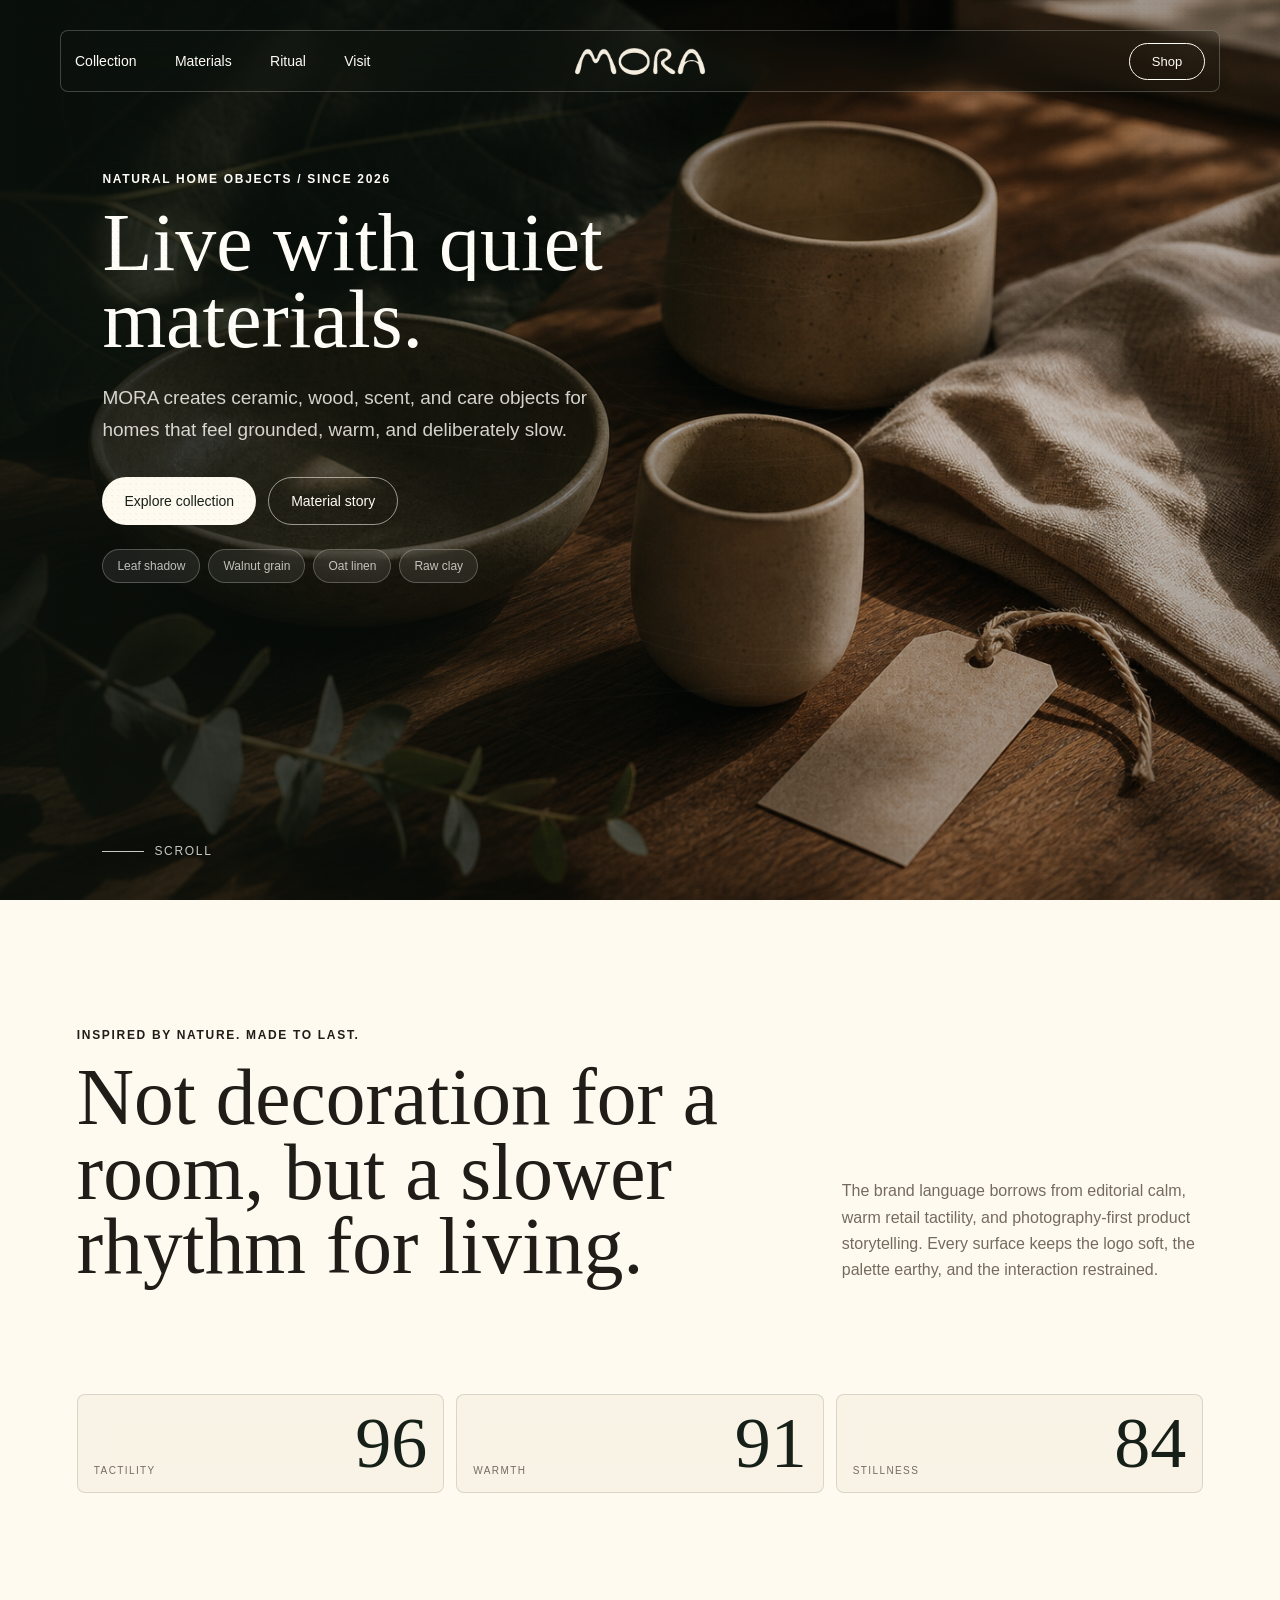
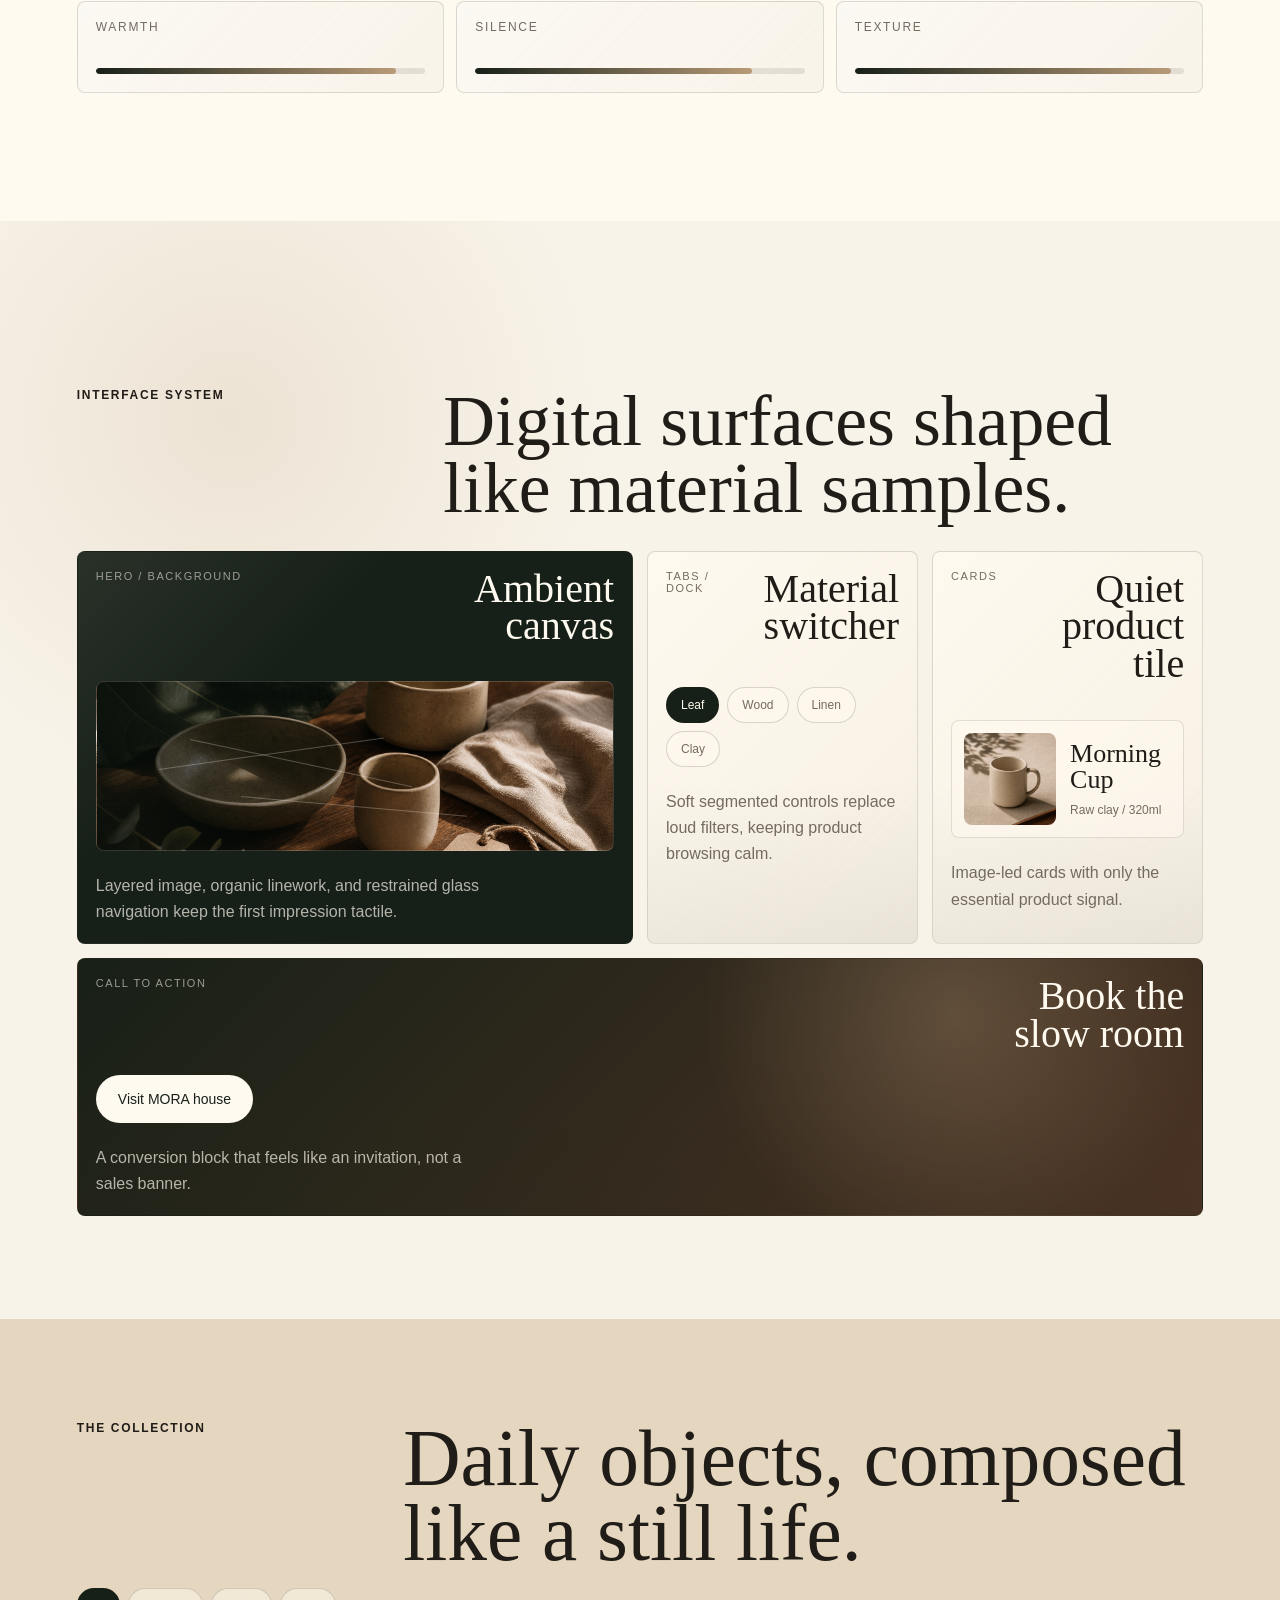
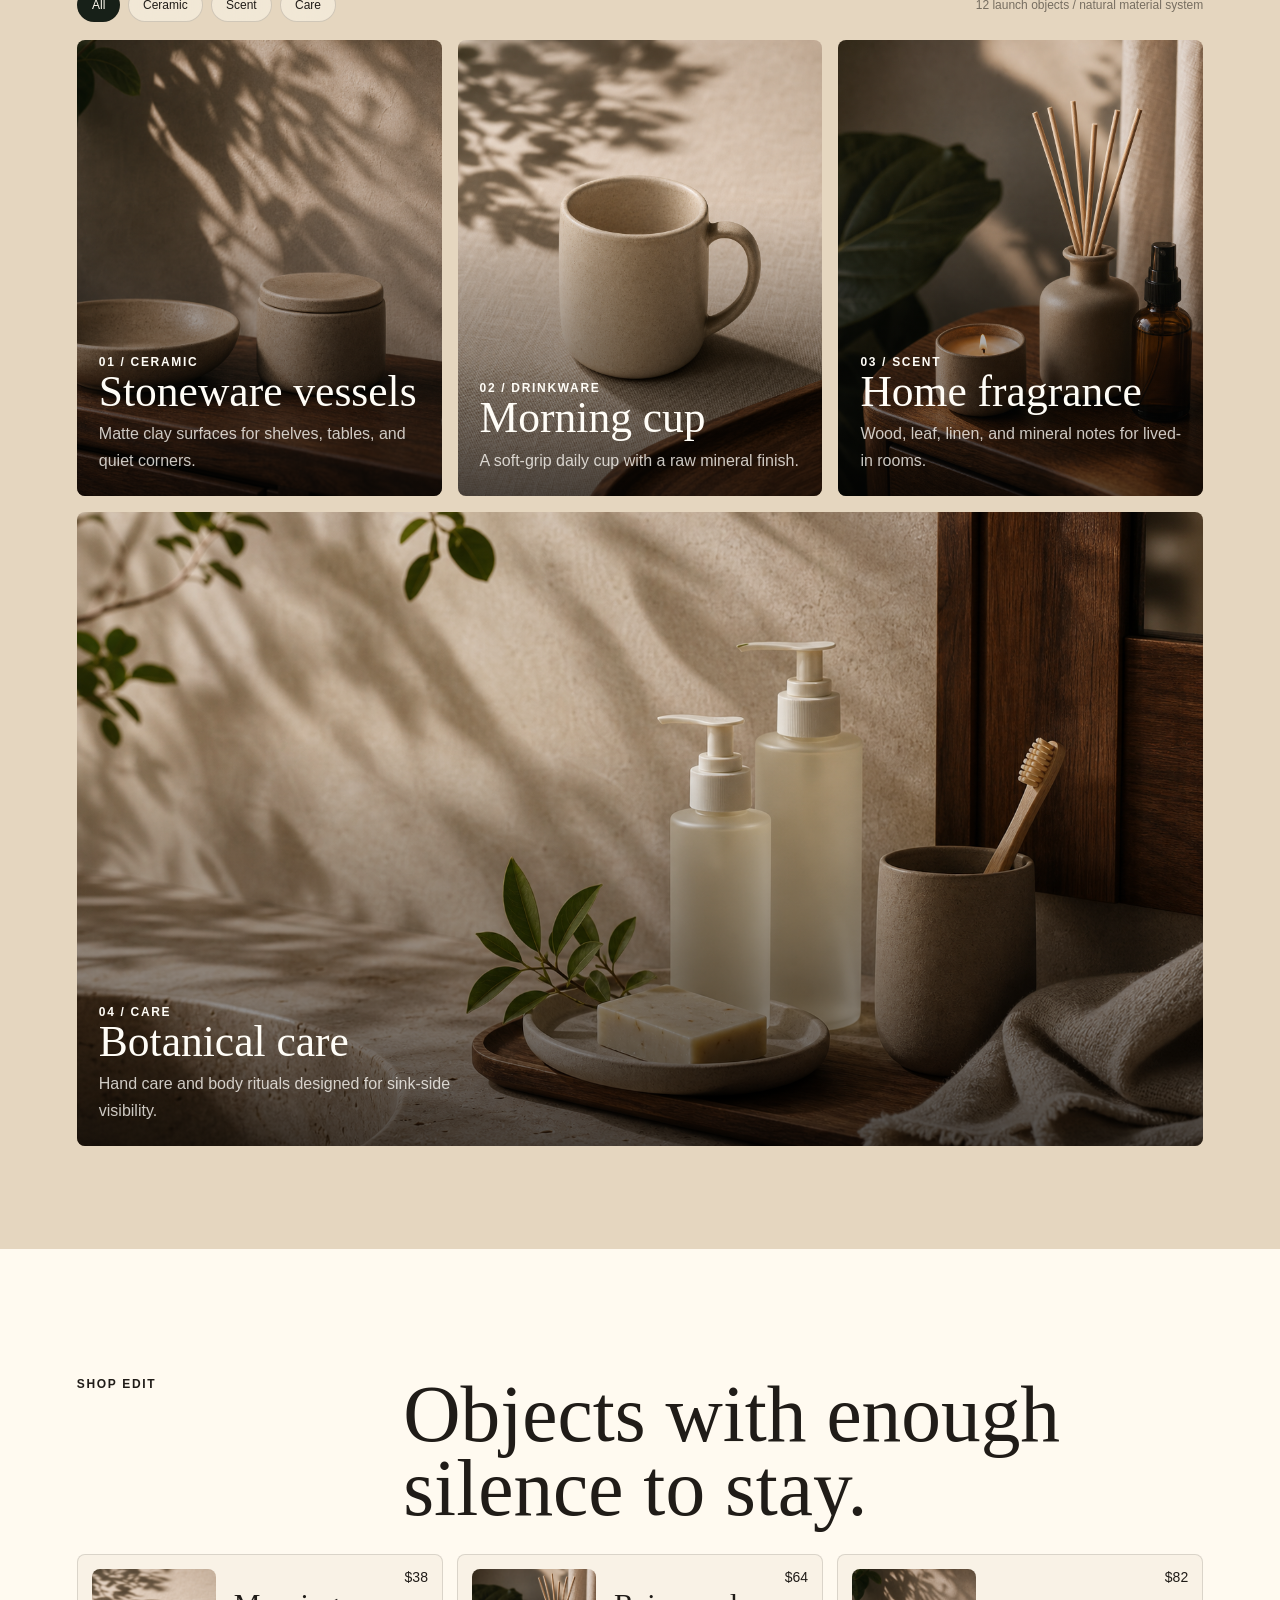
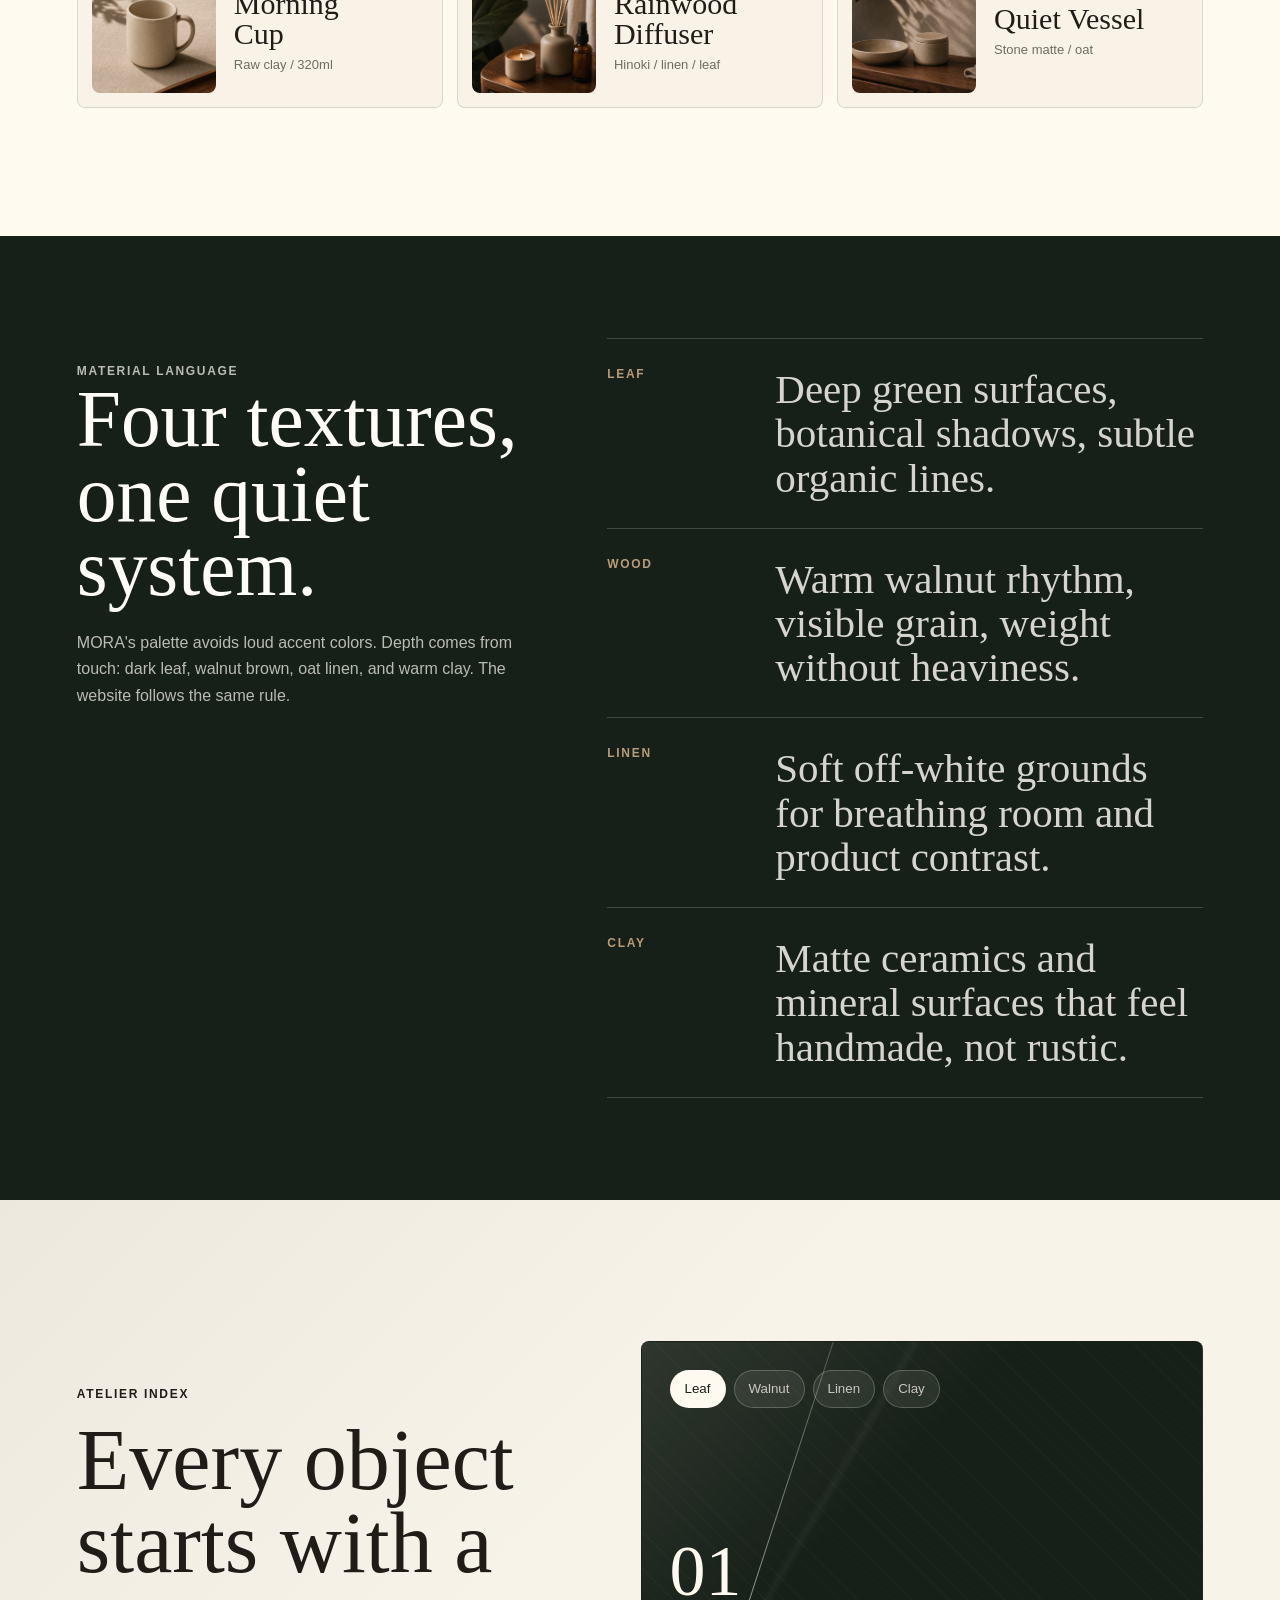
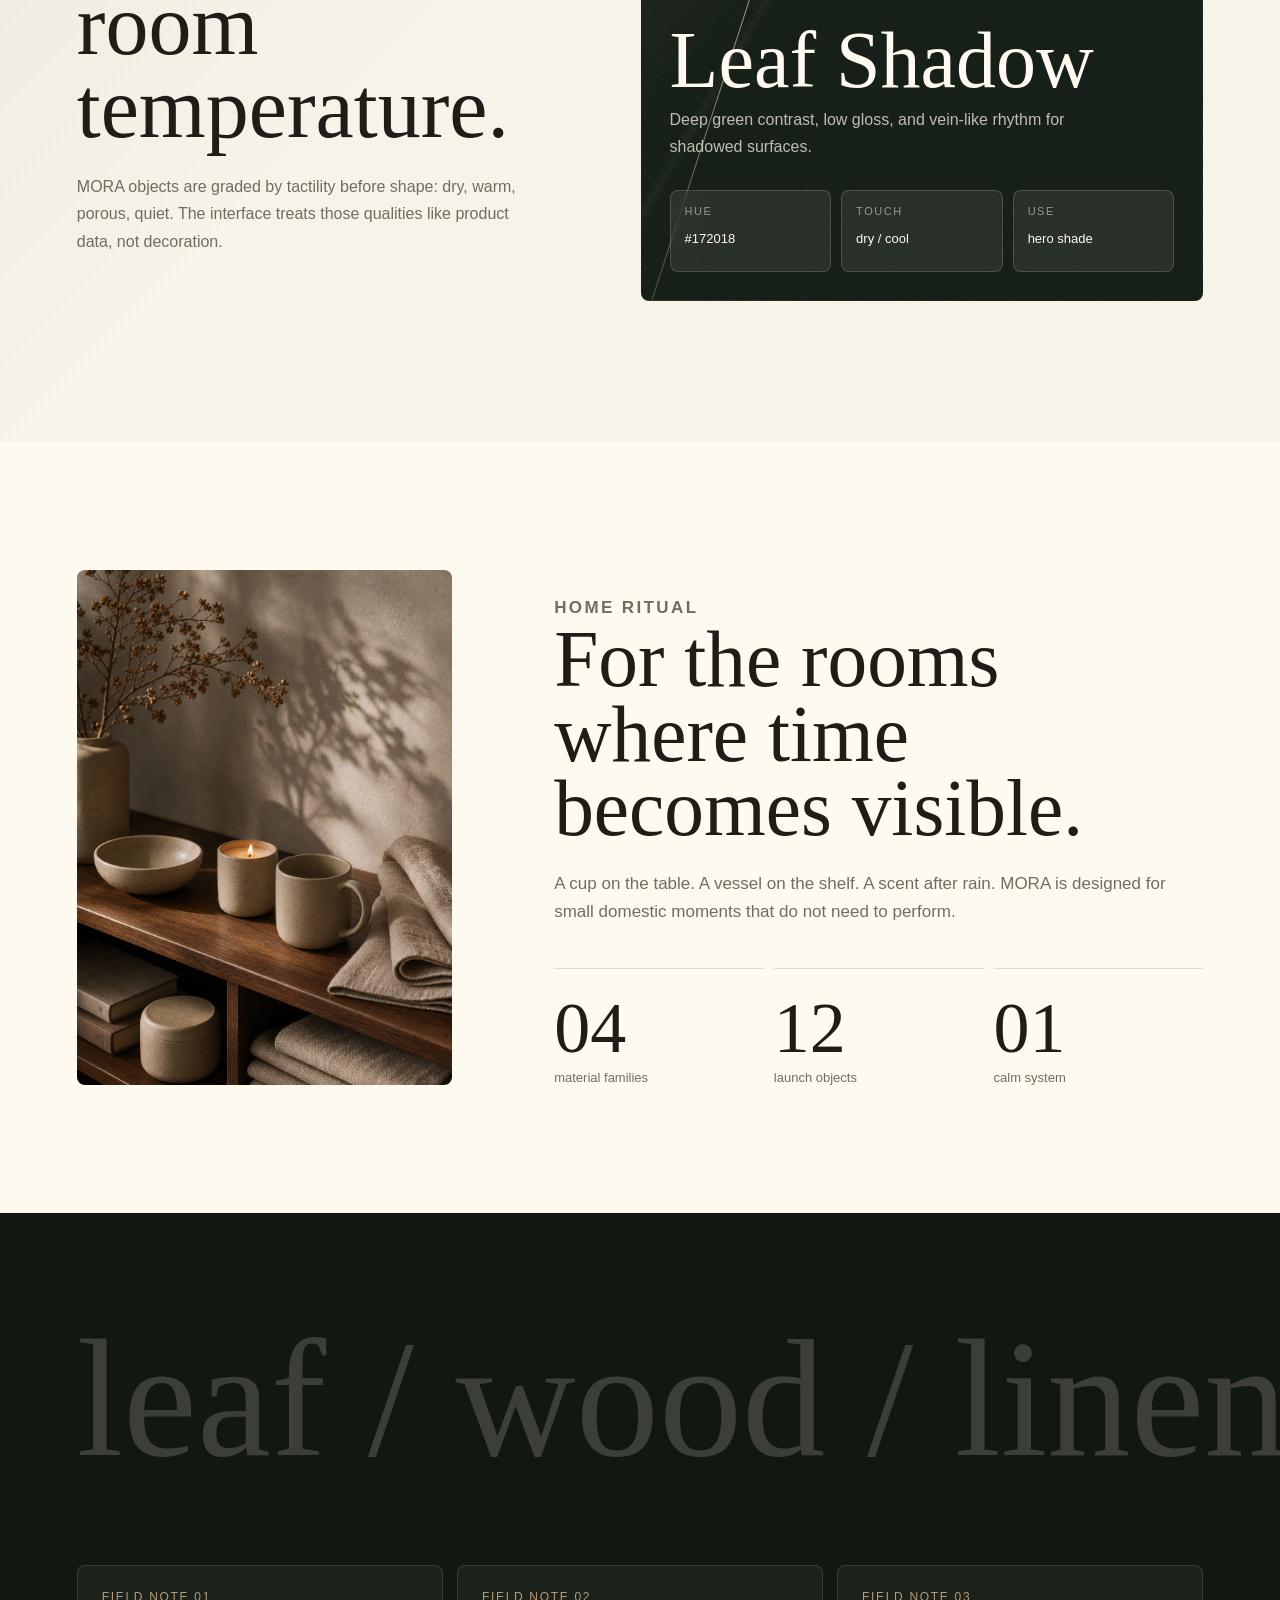
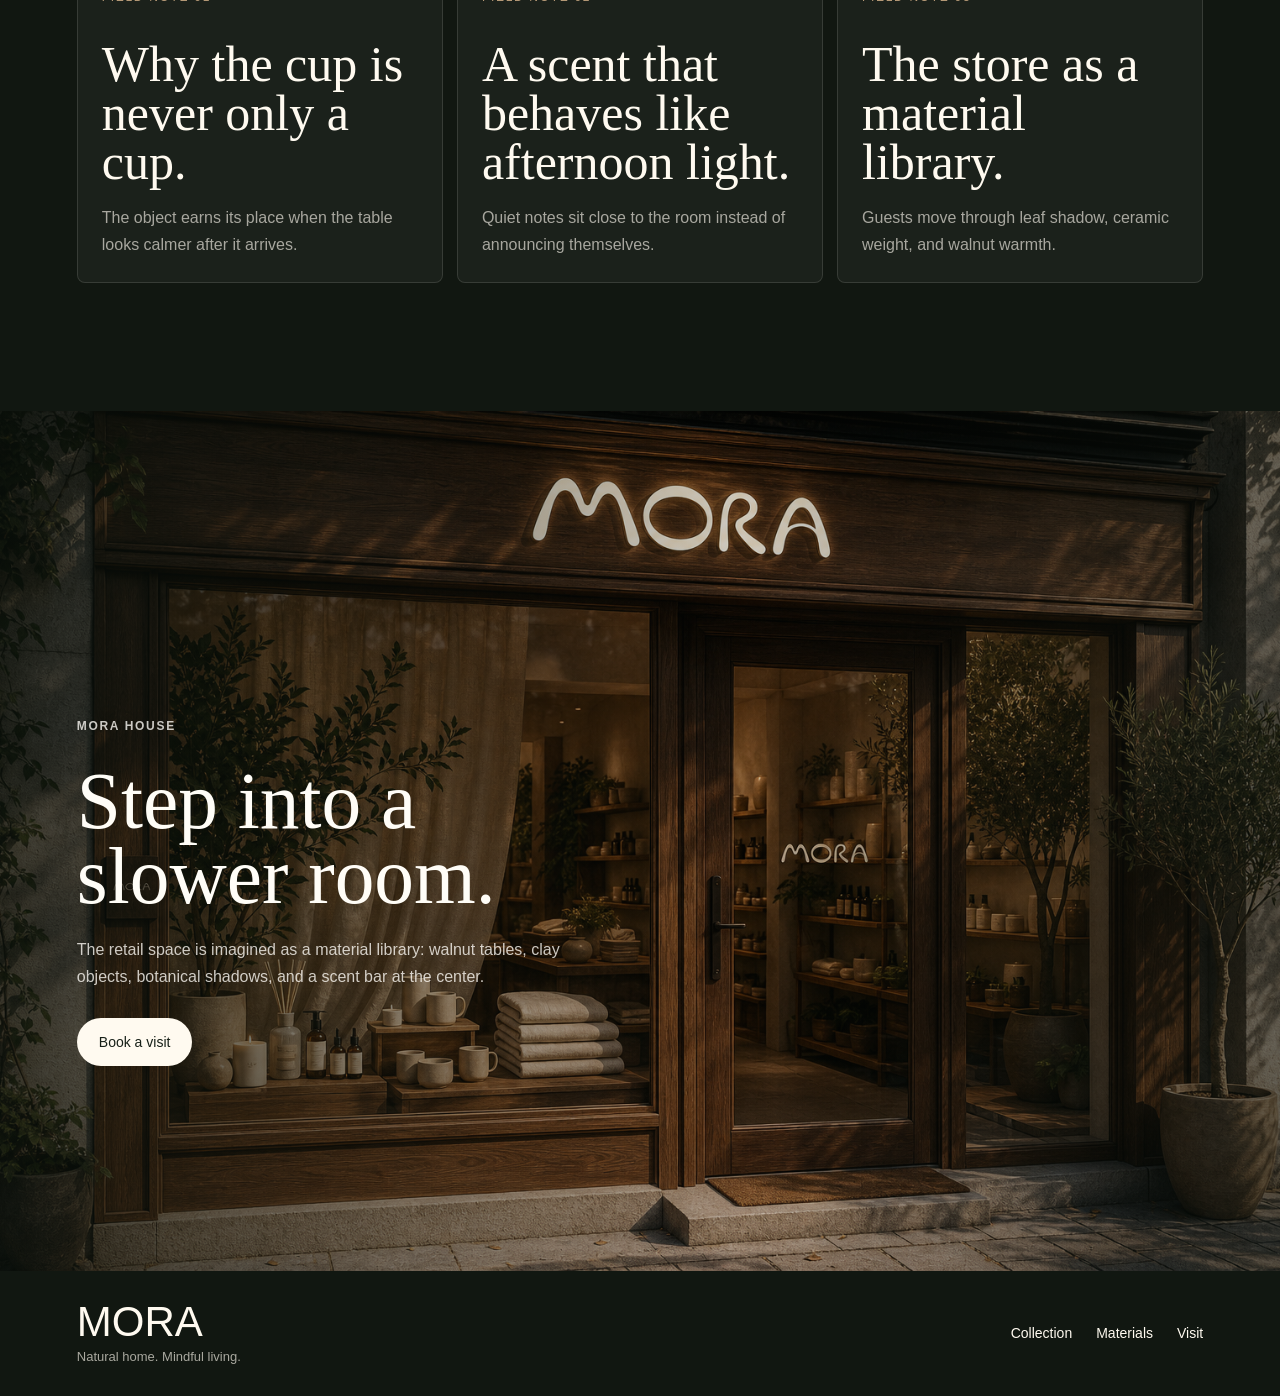
==== commit e62cf099: "Refine portfolio layout, motion and local media delivery" ====
--- a/mora/index.html
+++ b/mora/index.html
@@ -6,9 +6,7 @@
   <title>MORA | Natural Home, Mindful Living</title>
   <meta name="description" content="MORA natural homeware brand website concept." />
   <link rel="icon" href="data:," />
-
-
-<link rel="stylesheet" href="./styles.css?v=20260701-video-opening" />
+  <link rel="stylesheet" href="./styles.css?v=20260701-video-opening" />
 </head>
 <body>
   <div class="opening-screen" data-opening aria-hidden="true">
